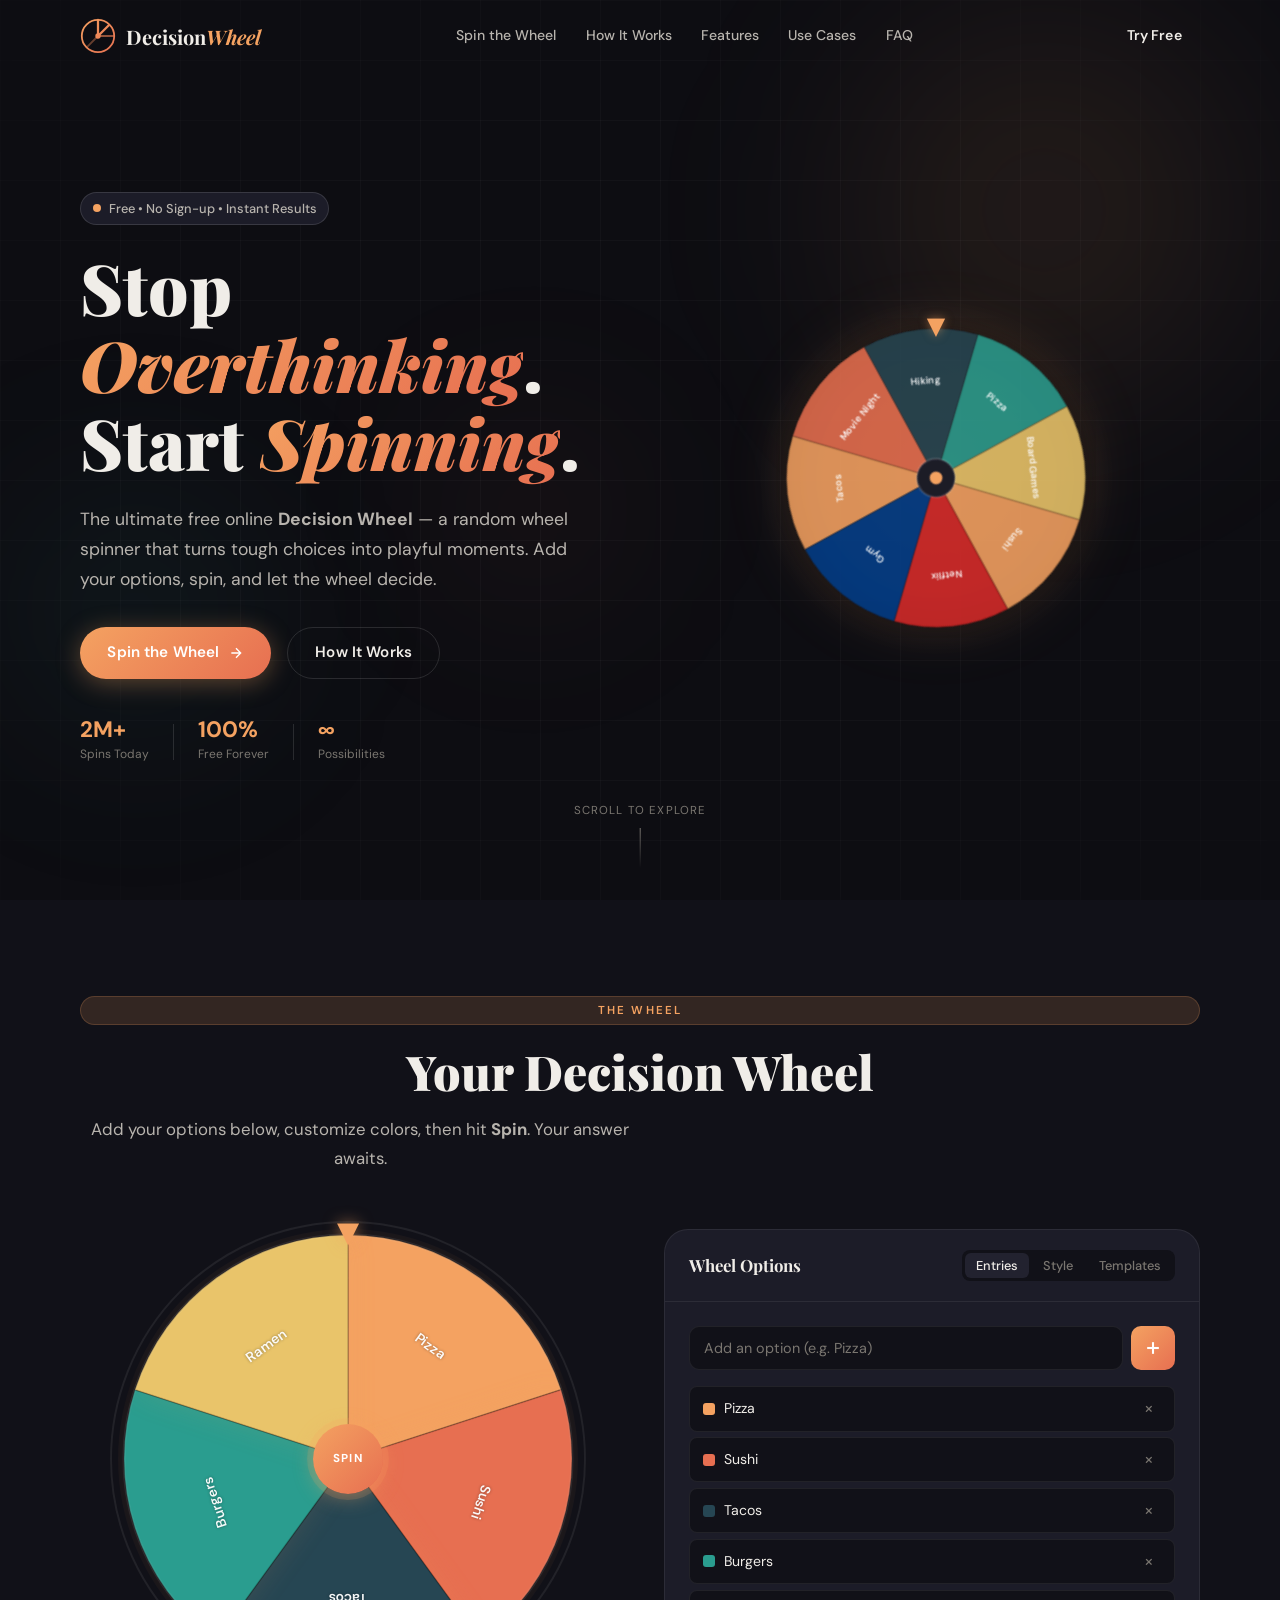
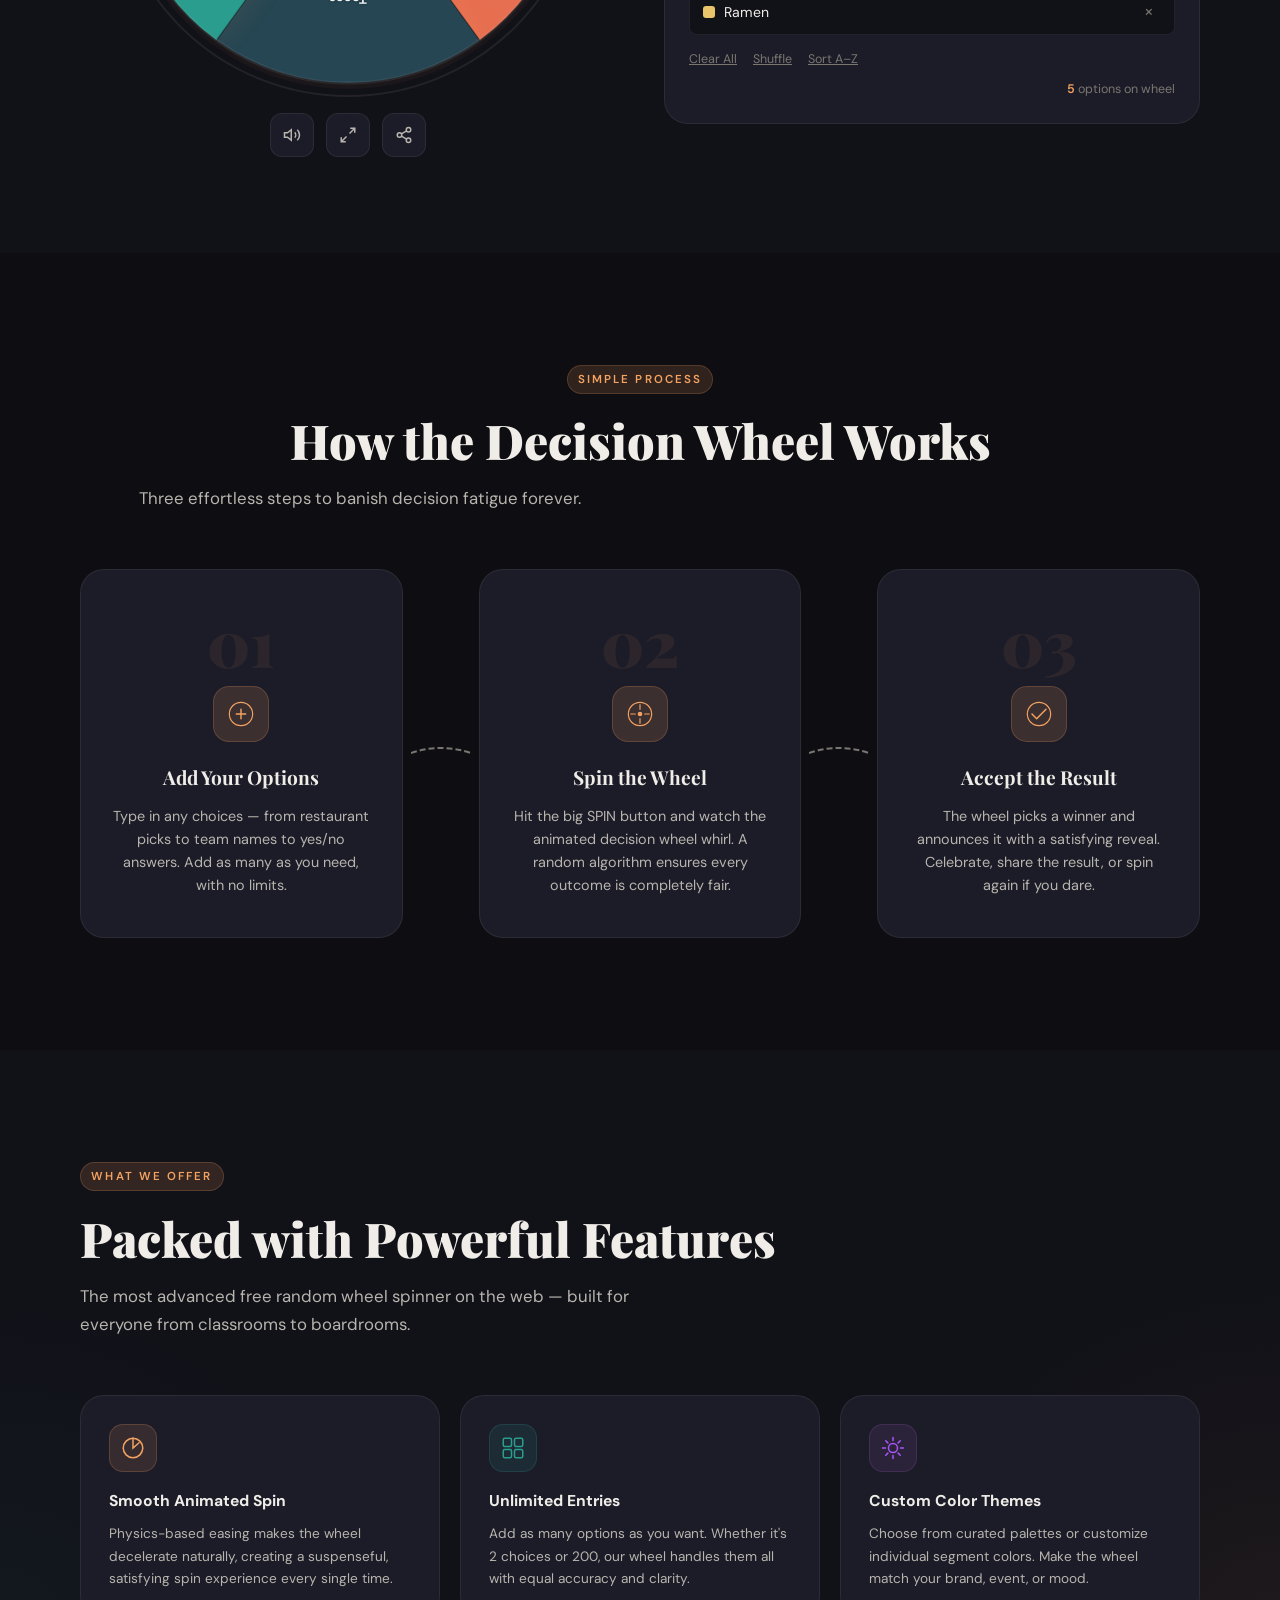
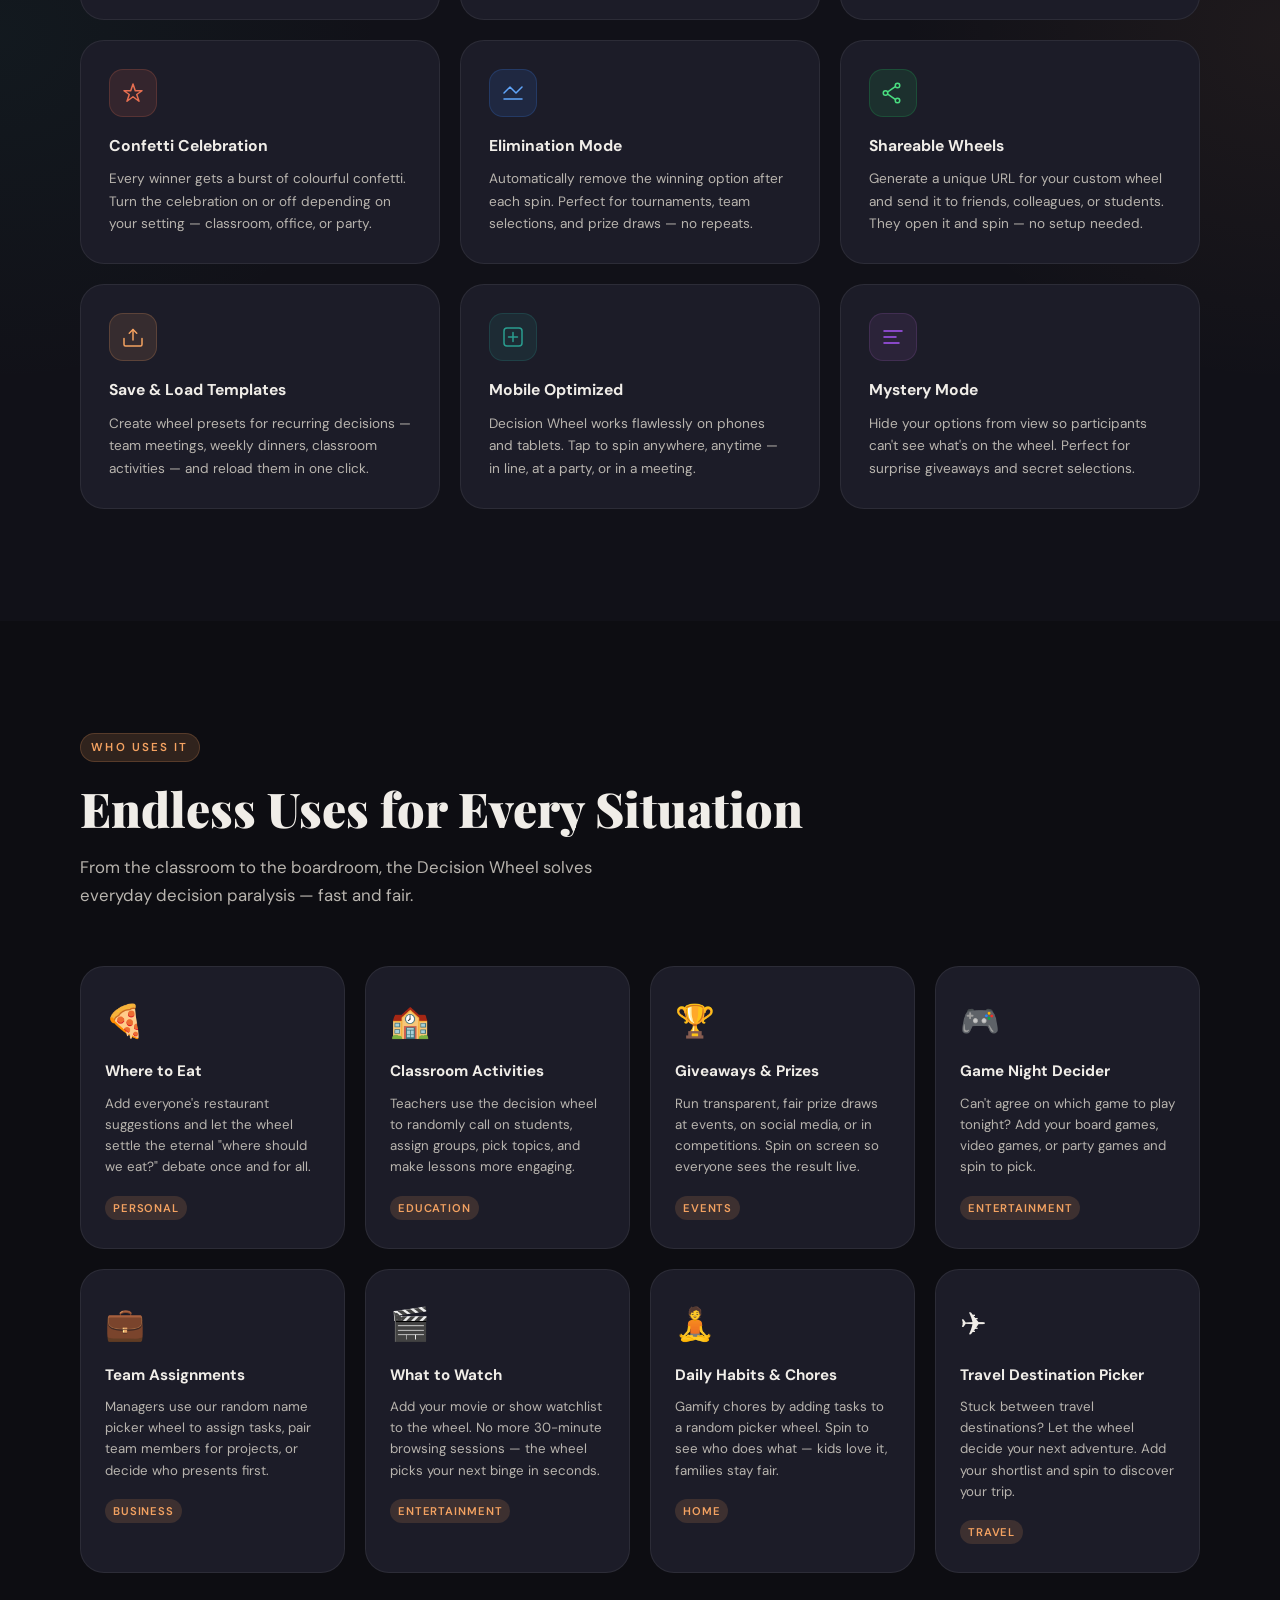
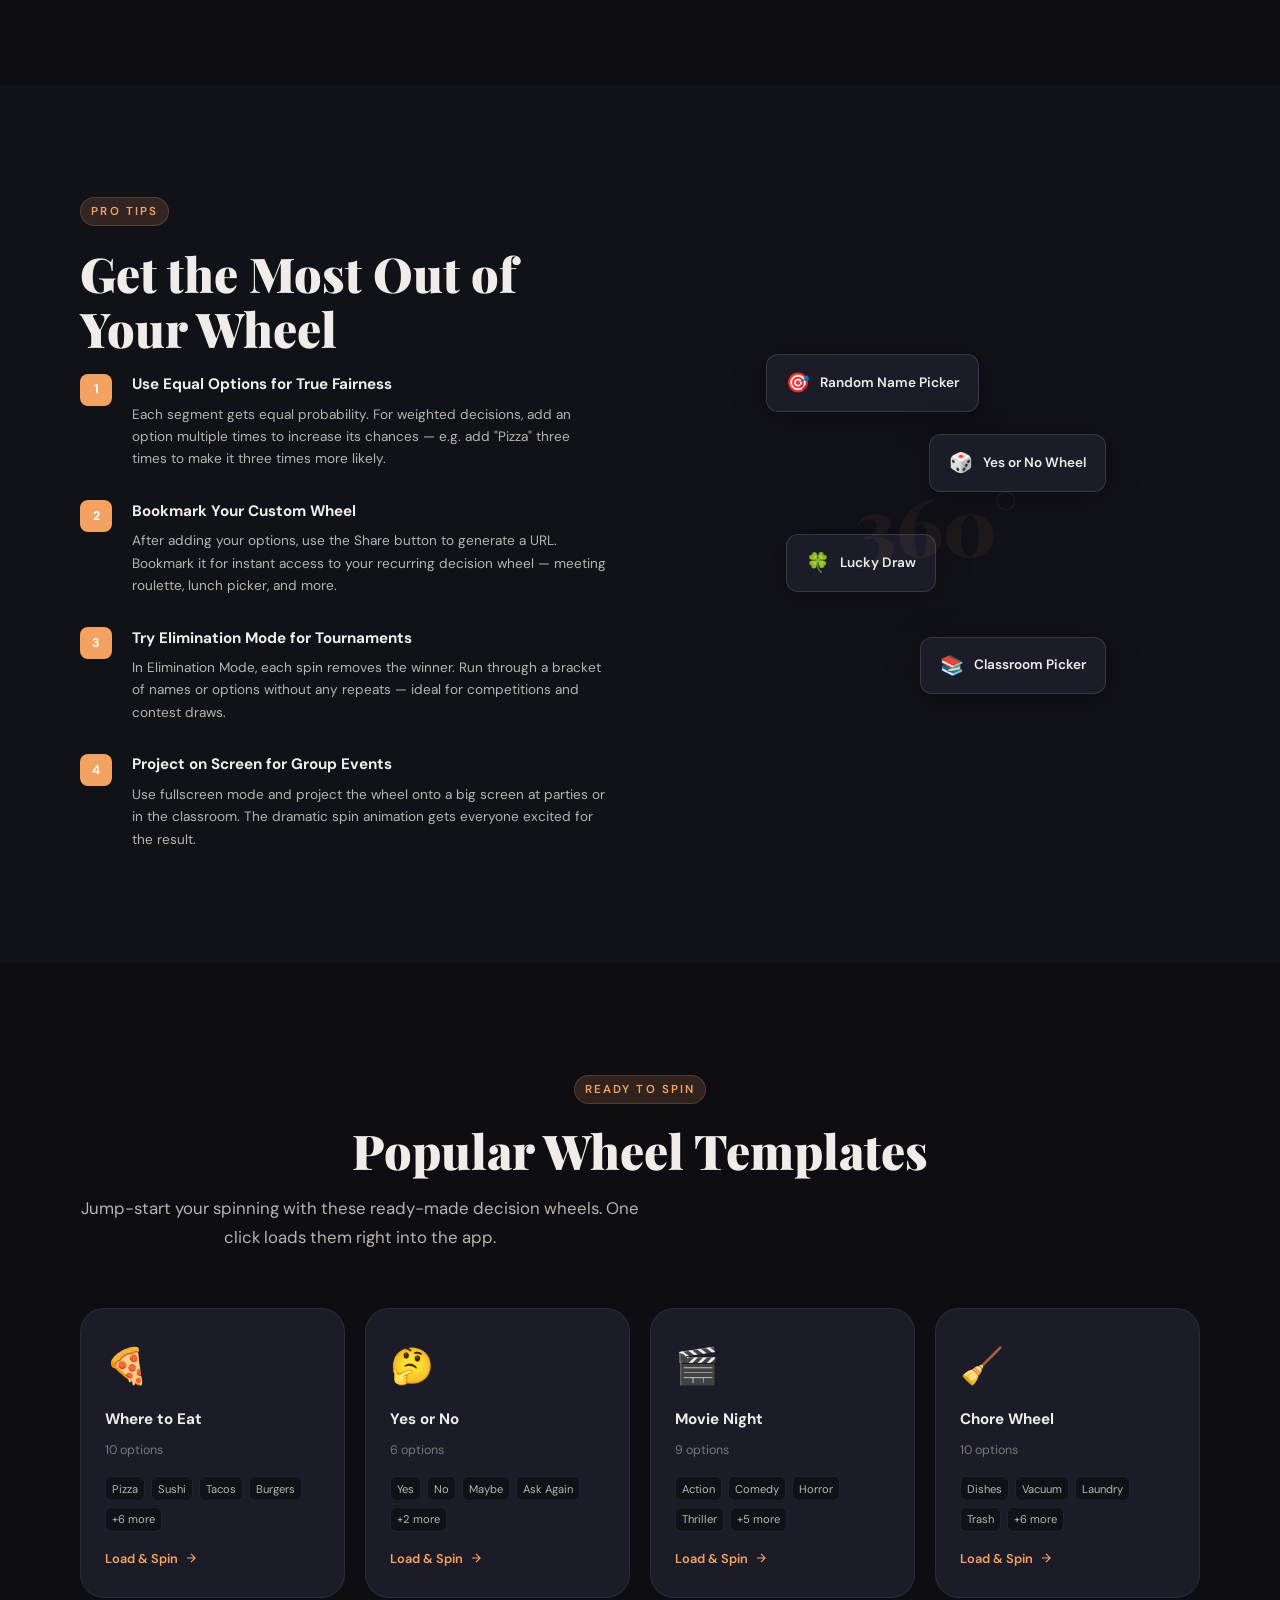
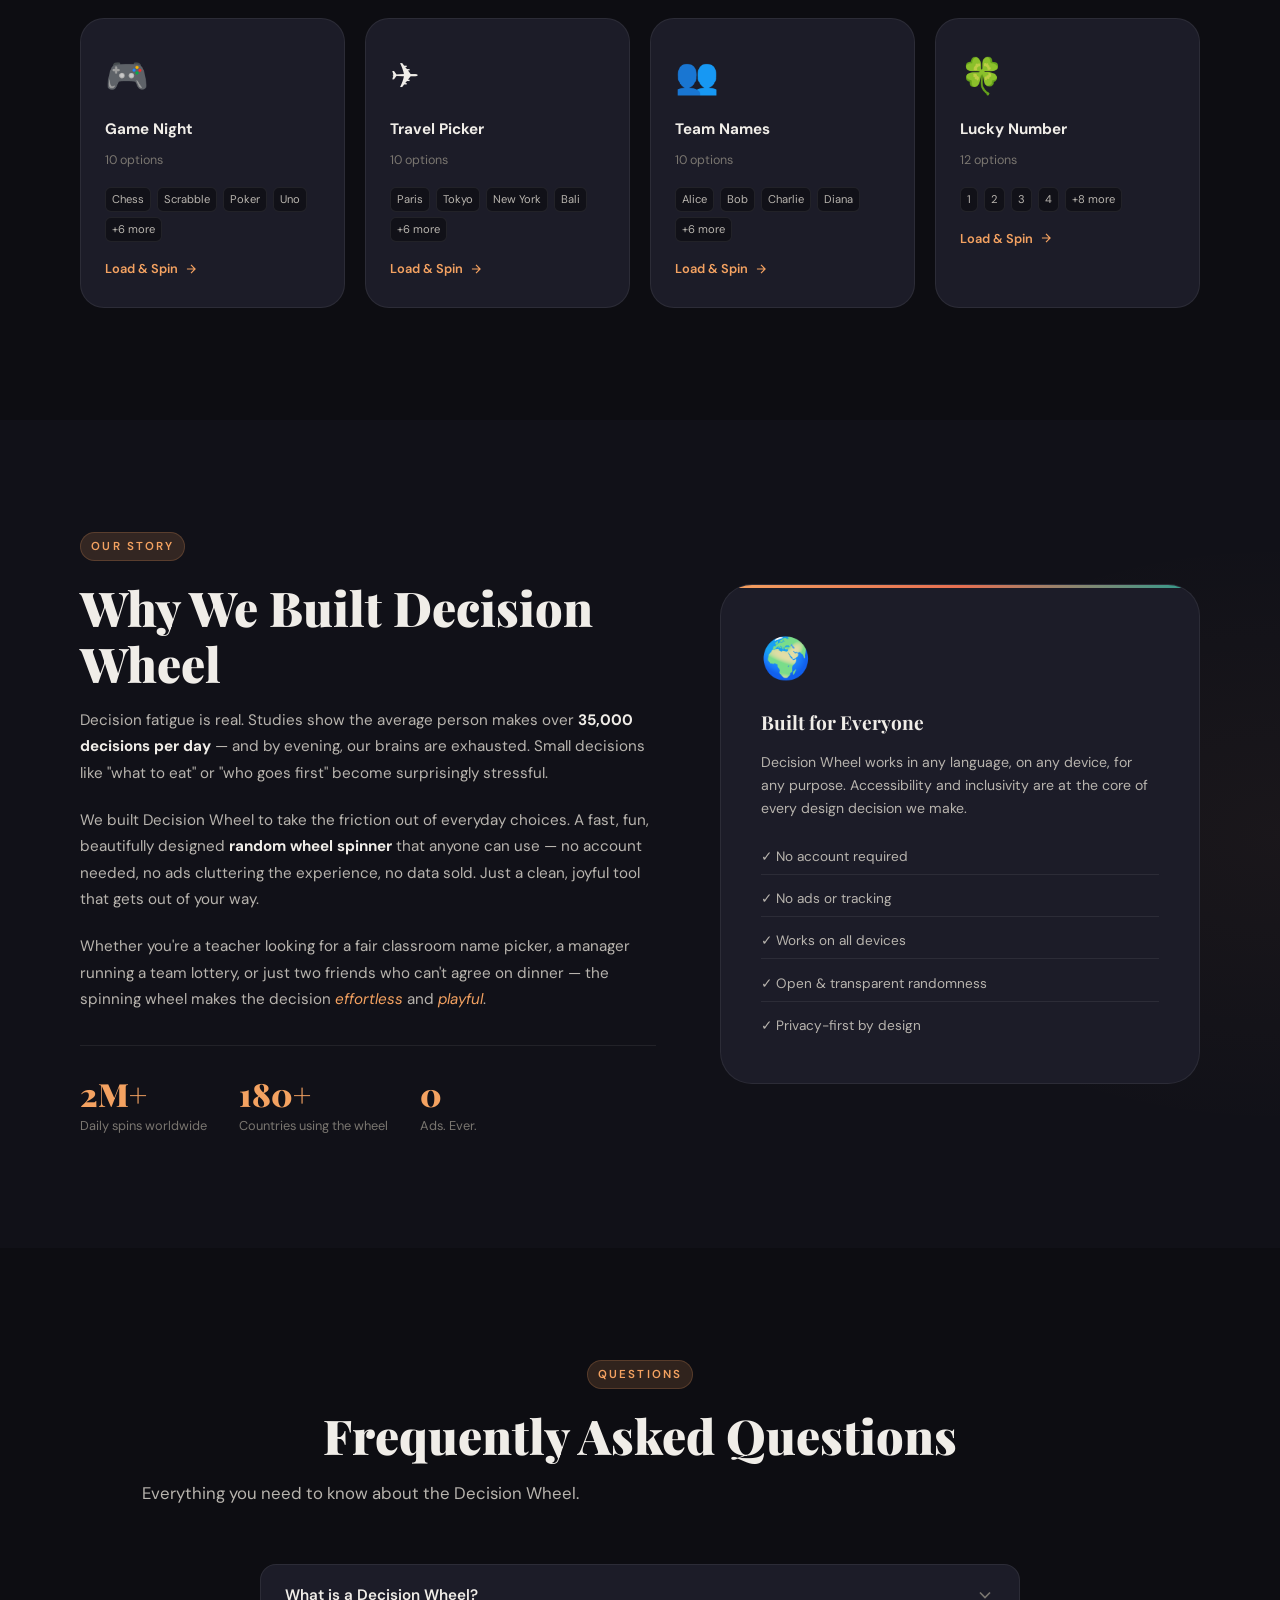
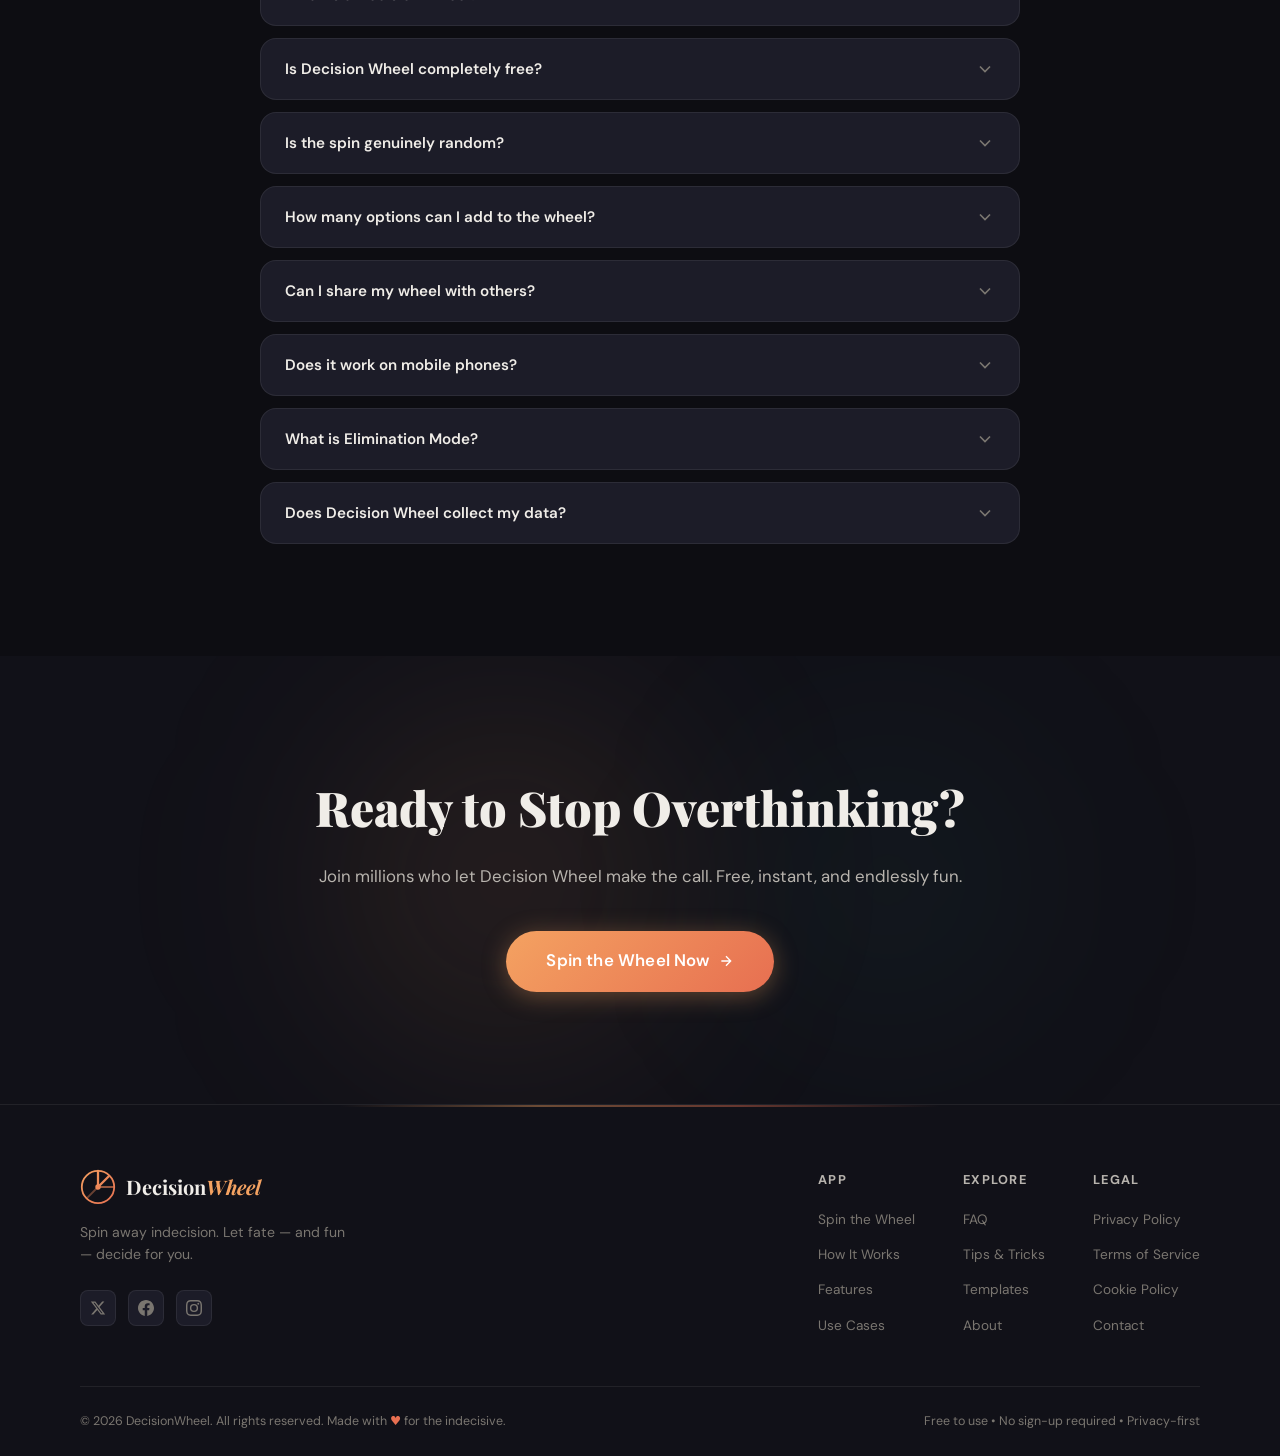
==== index.html @ 3f88492f "Add files via upload" ====
<!DOCTYPE html>
<html lang="en">
<head>
  <meta charset="UTF-8"/>
  <meta name="viewport" content="width=device-width, initial-scale=1.0"/>
  <meta name="theme-color" content="#0d0d12"/>

  <!-- SEO Meta Tags -->
  <title>Decision Wheel — Free Online Spin the Wheel Random Picker</title>
  <meta name="description" content="Decision Wheel is a free online random picker tool. Spin the wheel to make decisions, pick random names, choose options, and settle debates. Customizable, fast, and fun!"/>
  <meta name="keywords" content="decision wheel, spin the wheel, random picker, wheel spinner, random name picker, random choice generator, decision maker, wheel of fortune, yes no wheel, random wheel"/>
  <meta name="author" content="DecisionWheel"/>
  <meta name="robots" content="index, follow"/>
  <link rel="canonical" href="https://decisionwheel.github.io/"/>

  <!-- Open Graph -->
  <meta property="og:type" content="website"/>
  <meta property="og:title" content="Decision Wheel — Free Online Spin the Wheel Random Picker"/>
  <meta property="og:description" content="Spin the wheel to make decisions, pick random names, and choose options. Free, fast, and fully customizable!"/>
  <meta property="og:url" content="https://decisionwheel.github.io/"/>
  <meta property="og:site_name" content="DecisionWheel"/>
  <meta property="og:image" content="https://decisionwheel.github.io/og-image.png"/>

  <!-- Twitter Card -->
  <meta name="twitter:card" content="summary_large_image"/>
  <meta name="twitter:title" content="Decision Wheel — Free Online Spin the Wheel"/>
  <meta name="twitter:description" content="The best free online random wheel spinner. Customize options and spin to decide!"/>
  <meta name="twitter:image" content="https://decisionwheel.github.io/og-image.png"/>

  <!-- Schema Markup -->
  <script type="application/ld+json">
  {
    "@context": "https://schema.org",
    "@type": "WebApplication",
    "name": "Decision Wheel",
    "url": "https://decisionwheel.github.io/",
    "description": "A free online random wheel spinner and decision-making tool. Add custom options, spin the wheel, and get a random result instantly.",
    "applicationCategory": "UtilityApplication",
    "operatingSystem": "Any",
    "offers": {
      "@type": "Offer",
      "price": "0",
      "priceCurrency": "USD"
    },
    "featureList": [
      "Custom wheel entries",
      "Animated spin wheel",
      "Sound effects",
      "Share results",
      "Save wheel templates",
      "Yes/No wheel",
      "Random name picker",
      "Color customization"
    ],
    "screenshot": "https://decisionwheel.github.io/screenshot.png",
    "softwareVersion": "2.0",
    "author": {
      "@type": "Organization",
      "name": "DecisionWheel",
      "url": "https://decisionwheel.github.io/"
    }
  }
  </script>
  <script type="application/ld+json">
  {
    "@context": "https://schema.org",
    "@type": "FAQPage",
    "mainEntity": [
      {
        "@type": "Question",
        "name": "What is a Decision Wheel?",
        "acceptedAnswer": {
          "@type": "Answer",
          "text": "A Decision Wheel (also called a spin the wheel or random picker wheel) is an online tool that randomly selects from a list of options you provide. You enter your choices, spin the wheel, and it lands on a random result — perfect for making decisions, picking names, or settling debates."
        }
      },
      {
        "@type": "Question",
        "name": "Is Decision Wheel free to use?",
        "acceptedAnswer": {
          "@type": "Answer",
          "text": "Yes! Decision Wheel is completely free to use. No account, no sign-up, no download required. Simply open the website and start spinning."
        }
      },
      {
        "@type": "Question",
        "name": "Can I customize the wheel?",
        "acceptedAnswer": {
          "@type": "Answer",
          "text": "Absolutely. You can add, edit, and remove options, change colors for each segment, adjust spin speed, enable or disable sound effects, and save your custom wheel for later use."
        }
      },
      {
        "@type": "Question",
        "name": "Is the wheel truly random?",
        "acceptedAnswer": {
          "@type": "Answer",
          "text": "Yes, our Decision Wheel uses a cryptographically seeded random algorithm to ensure fair and unbiased results every time you spin."
        }
      },
      {
        "@type": "Question",
        "name": "Can I share my wheel with others?",
        "acceptedAnswer": {
          "@type": "Answer",
          "text": "Yes! You can generate a shareable link with your custom wheel configuration included. Anyone with the link can spin the same wheel you set up."
        }
      }
    ]
  }
  </script>

  <!-- Fonts -->
  <link rel="preconnect" href="https://fonts.googleapis.com"/>
  <link rel="preconnect" href="https://fonts.gstatic.com" crossorigin/>
  <link href="https://fonts.googleapis.com/css2?family=Playfair+Display:ital,wght@0,700;0,900;1,700&family=DM+Sans:opsz,wght@9..40,300;9..40,400;9..40,500;9..40,600&display=swap" rel="stylesheet"/>

  <link rel="stylesheet" href="style.css"/>
</head>
<body>

<!-- Header Root -->
<div id="header-root"></div>

<!-- ═══════════════════════════════ HERO ═══════════════════════════════ -->
<section class="hero" id="hero">
  <div class="hero-bg">
    <div class="hero-orb orb1"></div>
    <div class="hero-orb orb2"></div>
    <div class="hero-orb orb3"></div>
    <div class="grid-overlay"></div>
  </div>
  <div class="container hero-container">
    <div class="hero-content">
      <div class="hero-badge reveal">
        <span class="badge-dot"></span>
        Free &bull; No Sign-up &bull; Instant Results
      </div>
      <h1 class="hero-title reveal reveal-delay-1">
        Stop <em>Overthinking</em>.<br>
        Start <em>Spinning</em>.
      </h1>
      <p class="hero-desc reveal reveal-delay-2">
        The ultimate free online <strong>Decision Wheel</strong> — a random wheel spinner that turns tough choices into playful moments. Add your options, spin, and let the wheel decide.
      </p>
      <div class="hero-actions reveal reveal-delay-3">
        <a href="#app" class="cta-btn cta-primary">
          <span>Spin the Wheel</span>
          <svg viewBox="0 0 24 24" fill="none" stroke="currentColor" stroke-width="2"><path d="M5 12h14M12 5l7 7-7 7"/></svg>
        </a>
        <a href="#how-it-works" class="cta-btn cta-ghost">How It Works</a>
      </div>
      <div class="hero-stats reveal reveal-delay-4">
        <div class="stat"><strong>2M+</strong><span>Spins Today</span></div>
        <div class="stat-divider"></div>
        <div class="stat"><strong>100%</strong><span>Free Forever</span></div>
        <div class="stat-divider"></div>
        <div class="stat"><strong>∞</strong><span>Possibilities</span></div>
      </div>
    </div>
    <div class="hero-wheel-preview reveal reveal-delay-2">
      <div class="wheel-demo-wrap">
        <div class="wheel-demo-glow"></div>
        <svg class="wheel-demo-svg" id="hero-wheel-demo" viewBox="0 0 300 300">
          <!-- Animated demo wheel drawn by JS -->
        </svg>
        <div class="wheel-pin">▼</div>
      </div>
    </div>
  </div>
  <div class="hero-scroll-hint">
    <span>Scroll to explore</span>
    <div class="scroll-line"></div>
  </div>
</section>

<!-- ═══════════════════════════════ APP ═══════════════════════════════ -->
<section class="app-section" id="app">
  <div class="container">
    <div class="section-label">The Wheel</div>
    <h2 class="section-title">Your Decision Wheel</h2>
    <p class="section-sub">Add your options below, customize colors, then hit <strong>Spin</strong>. Your answer awaits.</p>

    <div class="app-layout">
      <!-- Wheel Canvas -->
      <div class="wheel-area">
        <div class="wheel-wrap" id="wheel-wrap">
          <div class="wheel-outer-ring"></div>
          <canvas id="wheel-canvas" width="460" height="460" aria-label="Decision Wheel Spinner" role="img"></canvas>
          <div class="wheel-center-btn" id="spin-btn" role="button" tabindex="0" aria-label="Spin the wheel">
            <span class="spin-label">SPIN</span>
            <div class="spin-ripple"></div>
          </div>
          <div class="wheel-pointer" aria-hidden="true">▼</div>
        </div>
        <div class="wheel-controls-row">
          <button class="ctrl-btn" id="sound-btn" title="Toggle Sound" aria-pressed="true">
            <svg viewBox="0 0 24 24" fill="none" stroke="currentColor" stroke-width="2"><polygon points="11 5 6 9 2 9 2 15 6 15 11 19 11 5"/><path d="M19.07 4.93a10 10 0 010 14.14M15.54 8.46a5 5 0 010 7.07"/></svg>
          </button>
          <button class="ctrl-btn" id="fullscreen-btn" title="Fullscreen">
            <svg viewBox="0 0 24 24" fill="none" stroke="currentColor" stroke-width="2"><polyline points="15 3 21 3 21 9"/><polyline points="9 21 3 21 3 15"/><line x1="21" y1="3" x2="14" y2="10"/><line x1="3" y1="21" x2="10" y2="14"/></svg>
          </button>
          <button class="ctrl-btn" id="share-btn" title="Share Wheel">
            <svg viewBox="0 0 24 24" fill="none" stroke="currentColor" stroke-width="2"><circle cx="18" cy="5" r="3"/><circle cx="6" cy="12" r="3"/><circle cx="18" cy="19" r="3"/><line x1="8.59" y1="13.51" x2="15.42" y2="17.49"/><line x1="15.41" y1="6.51" x2="8.59" y2="10.49"/></svg>
          </button>
        </div>
      </div>

      <!-- Options Panel -->
      <div class="options-panel">
        <div class="panel-header">
          <h3>Wheel Options</h3>
          <div class="panel-tabs">
            <button class="tab-btn active" data-tab="entries">Entries</button>
            <button class="tab-btn" data-tab="style">Style</button>
            <button class="tab-btn" data-tab="templates">Templates</button>
          </div>
        </div>

        <!-- Entries Tab -->
        <div class="tab-pane active" id="tab-entries">
          <div class="add-entry-row">
            <input type="text" id="entry-input" placeholder="Add an option (e.g. Pizza)" maxlength="40" autocomplete="off"/>
            <button class="add-btn" id="add-entry-btn" aria-label="Add option">
              <svg viewBox="0 0 24 24" fill="none" stroke="currentColor" stroke-width="2.5"><line x1="12" y1="5" x2="12" y2="19"/><line x1="5" y1="12" x2="19" y2="12"/></svg>
            </button>
          </div>
          <ul class="entries-list" id="entries-list"></ul>
          <div class="entries-actions">
            <button class="action-link" id="clear-all-btn">Clear All</button>
            <button class="action-link" id="shuffle-btn">Shuffle</button>
            <button class="action-link" id="sort-btn">Sort A–Z</button>
          </div>
          <div class="entry-count"><span id="entry-count">0</span> options on wheel</div>
        </div>

        <!-- Style Tab -->
        <div class="tab-pane" id="tab-style">
          <div class="style-option">
            <label>Color Theme</label>
            <div class="color-themes" id="color-themes">
              <button class="theme-swatch active" data-theme="vibrant" title="Vibrant" style="background: linear-gradient(135deg,#F4A261,#E76F51,#264653,#2A9D8F)"></button>
              <button class="theme-swatch" data-theme="sunset" title="Sunset" style="background: linear-gradient(135deg,#FF6B6B,#FFA07A,#FFD700,#FF8C00)"></button>
              <button class="theme-swatch" data-theme="ocean" title="Ocean" style="background: linear-gradient(135deg,#006994,#0099CC,#00CED1,#20B2AA)"></button>
              <button class="theme-swatch" data-theme="candy" title="Candy" style="background: linear-gradient(135deg,#FF69B4,#FF1493,#9B59B6,#8E44AD)"></button>
              <button class="theme-swatch" data-theme="forest" title="Forest" style="background: linear-gradient(135deg,#2ECC71,#27AE60,#F39C12,#E67E22)"></button>
              <button class="theme-swatch" data-theme="mono" title="Monochrome" style="background: linear-gradient(135deg,#2c2c2c,#555,#888,#bbb)"></button>
            </div>
          </div>
          <div class="style-option">
            <label>Spin Duration</label>
            <div class="slider-row">
              <span>Fast</span>
              <input type="range" id="spin-duration" min="3" max="12" value="6" step="1"/>
              <span>Slow</span>
            </div>
            <div class="slider-val"><span id="spin-duration-val">6</span>s</div>
          </div>
          <div class="style-option">
            <label>Spin Mode</label>
            <div class="toggle-group" id="spin-mode-group">
              <button class="toggle-opt active" data-mode="normal">Normal</button>
              <button class="toggle-opt" data-mode="mystery">Mystery</button>
              <button class="toggle-opt" data-mode="elimination">Eliminate</button>
            </div>
          </div>
          <div class="style-option">
            <label class="checkbox-label">
              <input type="checkbox" id="confetti-toggle" checked/>
              <span class="checkmark"></span>
              Confetti on win
            </label>
          </div>
          <div class="style-option">
            <label class="checkbox-label">
              <input type="checkbox" id="remove-after-spin" />
              <span class="checkmark"></span>
              Remove winner after spin
            </label>
          </div>
        </div>

        <!-- Templates Tab -->
        <div class="tab-pane" id="tab-templates">
          <p class="templates-desc">Load a preset and start spinning instantly.</p>
          <div class="templates-grid" id="templates-grid"></div>
        </div>
      </div>
    </div>

    <!-- Result Modal -->
    <div class="result-overlay" id="result-overlay" aria-hidden="true" role="dialog" aria-modal="true" aria-labelledby="result-title">
      <div class="result-card">
        <div class="result-confetti-area" id="result-confetti"></div>
        <div class="result-icon">🎉</div>
        <p class="result-label">The wheel has spoken!</p>
        <h2 class="result-winner" id="result-winner"></h2>
        <div class="result-actions">
          <button class="cta-btn cta-primary" id="result-spin-again">Spin Again</button>
          <button class="cta-btn cta-ghost" id="result-close">Close</button>
        </div>
      </div>
    </div>
  </div>
</section>

<!-- ═══════════════════════════════ HOW IT WORKS ═══════════════════════════════ -->
<section class="how-section" id="how-it-works">
  <div class="container">
    <div class="section-label reveal">Simple Process</div>
    <h2 class="section-title reveal">How the Decision Wheel Works</h2>
    <p class="section-sub reveal">Three effortless steps to banish decision fatigue forever.</p>
    <div class="steps-grid">
      <div class="step-card reveal">
        <div class="step-number">01</div>
        <div class="step-icon">
          <svg viewBox="0 0 48 48" fill="none"><circle cx="24" cy="24" r="20" stroke="currentColor" stroke-width="2"/><path d="M16 24h16M24 16v16" stroke="currentColor" stroke-width="2.5" stroke-linecap="round"/></svg>
        </div>
        <h3>Add Your Options</h3>
        <p>Type in any choices — from restaurant picks to team names to yes/no answers. Add as many as you need, with no limits.</p>
      </div>
      <div class="step-connector reveal reveal-delay-1">
        <svg viewBox="0 0 60 20" fill="none"><path d="M0 10 Q30 0 60 10" stroke="currentColor" stroke-width="2" stroke-dasharray="6 3"/></svg>
      </div>
      <div class="step-card reveal reveal-delay-1">
        <div class="step-number">02</div>
        <div class="step-icon">
          <svg viewBox="0 0 48 48" fill="none"><circle cx="24" cy="24" r="20" stroke="currentColor" stroke-width="2"/><path d="M24 8v8M24 32v8M8 24h8M32 24h8" stroke="currentColor" stroke-width="2" stroke-linecap="round"/><circle cx="24" cy="24" r="4" fill="currentColor"/></svg>
        </div>
        <h3>Spin the Wheel</h3>
        <p>Hit the big SPIN button and watch the animated decision wheel whirl. A random algorithm ensures every outcome is completely fair.</p>
      </div>
      <div class="step-connector reveal reveal-delay-2">
        <svg viewBox="0 0 60 20" fill="none"><path d="M0 10 Q30 0 60 10" stroke="currentColor" stroke-width="2" stroke-dasharray="6 3"/></svg>
      </div>
      <div class="step-card reveal reveal-delay-2">
        <div class="step-number">03</div>
        <div class="step-icon">
          <svg viewBox="0 0 48 48" fill="none"><path d="M12 24l8 8 16-16" stroke="currentColor" stroke-width="2.5" stroke-linecap="round" stroke-linejoin="round"/><circle cx="24" cy="24" r="20" stroke="currentColor" stroke-width="2"/></svg>
        </div>
        <h3>Accept the Result</h3>
        <p>The wheel picks a winner and announces it with a satisfying reveal. Celebrate, share the result, or spin again if you dare.</p>
      </div>
    </div>
  </div>
</section>

<!-- ═══════════════════════════════ FEATURES ═══════════════════════════════ -->
<section class="features-section" id="features">
  <div class="features-bg"></div>
  <div class="container">
    <div class="section-label reveal">What We Offer</div>
    <h2 class="section-title reveal">Packed with Powerful Features</h2>
    <p class="section-sub reveal">The most advanced free random wheel spinner on the web — built for everyone from classrooms to boardrooms.</p>
    <div class="features-grid">
      <div class="feature-card reveal">
        <div class="feature-icon fc-orange">
          <svg viewBox="0 0 32 32" fill="none"><circle cx="16" cy="16" r="13" stroke="currentColor" stroke-width="2"/><path d="M16 3 L16 16 L24 9" stroke="currentColor" stroke-width="2" stroke-linecap="round"/></svg>
        </div>
        <h4>Smooth Animated Spin</h4>
        <p>Physics-based easing makes the wheel decelerate naturally, creating a suspenseful, satisfying spin experience every single time.</p>
      </div>
      <div class="feature-card reveal reveal-delay-1">
        <div class="feature-icon fc-teal">
          <svg viewBox="0 0 32 32" fill="none"><rect x="3" y="3" width="11" height="11" rx="2" stroke="currentColor" stroke-width="2"/><rect x="18" y="3" width="11" height="11" rx="2" stroke="currentColor" stroke-width="2"/><rect x="3" y="18" width="11" height="11" rx="2" stroke="currentColor" stroke-width="2"/><rect x="18" y="18" width="11" height="11" rx="2" stroke="currentColor" stroke-width="2"/></svg>
        </div>
        <h4>Unlimited Entries</h4>
        <p>Add as many options as you want. Whether it's 2 choices or 200, our wheel handles them all with equal accuracy and clarity.</p>
      </div>
      <div class="feature-card reveal reveal-delay-2">
        <div class="feature-icon fc-purple">
          <svg viewBox="0 0 32 32" fill="none"><circle cx="16" cy="16" r="6" stroke="currentColor" stroke-width="2"/><path d="M16 2v4M16 26v4M2 16h4M26 16h4M6.34 6.34l2.83 2.83M22.83 22.83l2.83 2.83M6.34 25.66l2.83-2.83M22.83 9.17l2.83-2.83" stroke="currentColor" stroke-width="2" stroke-linecap="round"/></svg>
        </div>
        <h4>Custom Color Themes</h4>
        <p>Choose from curated palettes or customize individual segment colors. Make the wheel match your brand, event, or mood.</p>
      </div>
      <div class="feature-card reveal">
        <div class="feature-icon fc-red">
          <svg viewBox="0 0 32 32" fill="none"><path d="M16 4l3 9h9l-7 5 3 9-8-6-8 6 3-9-7-5h9z" stroke="currentColor" stroke-width="2" stroke-linejoin="round"/></svg>
        </div>
        <h4>Confetti Celebration</h4>
        <p>Every winner gets a burst of colourful confetti. Turn the celebration on or off depending on your setting — classroom, office, or party.</p>
      </div>
      <div class="feature-card reveal reveal-delay-1">
        <div class="feature-icon fc-blue">
          <svg viewBox="0 0 32 32" fill="none"><path d="M4 16l8-8 8 8 8-8" stroke="currentColor" stroke-width="2" stroke-linecap="round" stroke-linejoin="round"/><line x1="4" y1="24" x2="28" y2="24" stroke="currentColor" stroke-width="2" stroke-linecap="round"/></svg>
        </div>
        <h4>Elimination Mode</h4>
        <p>Automatically remove the winning option after each spin. Perfect for tournaments, team selections, and prize draws — no repeats.</p>
      </div>
      <div class="feature-card reveal reveal-delay-2">
        <div class="feature-icon fc-green">
          <svg viewBox="0 0 32 32" fill="none"><circle cx="22" cy="6" r="3" stroke="currentColor" stroke-width="2"/><circle cx="6" cy="16" r="3" stroke="currentColor" stroke-width="2"/><circle cx="22" cy="26" r="3" stroke="currentColor" stroke-width="2"/><line x1="9" y1="14.5" x2="19" y2="7.5" stroke="currentColor" stroke-width="2"/><line x1="9" y1="17.5" x2="19" y2="24.5" stroke="currentColor" stroke-width="2"/></svg>
        </div>
        <h4>Shareable Wheels</h4>
        <p>Generate a unique URL for your custom wheel and send it to friends, colleagues, or students. They open it and spin — no setup needed.</p>
      </div>
      <div class="feature-card reveal">
        <div class="feature-icon fc-orange">
          <svg viewBox="0 0 32 32" fill="none"><path d="M28 18v8a2 2 0 01-2 2H6a2 2 0 01-2-2v-8" stroke="currentColor" stroke-width="2" stroke-linecap="round"/><polyline points="21 11 16 6 11 11" stroke="currentColor" stroke-width="2" stroke-linecap="round" stroke-linejoin="round"/><line x1="16" y1="6" x2="16" y2="20" stroke="currentColor" stroke-width="2" stroke-linecap="round"/></svg>
        </div>
        <h4>Save & Load Templates</h4>
        <p>Create wheel presets for recurring decisions — team meetings, weekly dinners, classroom activities — and reload them in one click.</p>
      </div>
      <div class="feature-card reveal reveal-delay-1">
        <div class="feature-icon fc-teal">
          <svg viewBox="0 0 32 32" fill="none"><rect x="4" y="4" width="24" height="24" rx="4" stroke="currentColor" stroke-width="2"/><path d="M10 16h12M16 10v12" stroke="currentColor" stroke-width="2" stroke-linecap="round"/></svg>
        </div>
        <h4>Mobile Optimized</h4>
        <p>Decision Wheel works flawlessly on phones and tablets. Tap to spin anywhere, anytime — in line, at a party, or in a meeting.</p>
      </div>
      <div class="feature-card reveal reveal-delay-2">
        <div class="feature-icon fc-purple">
          <svg viewBox="0 0 32 32" fill="none"><path d="M4 8h24M4 16h16M4 24h20" stroke="currentColor" stroke-width="2" stroke-linecap="round"/></svg>
        </div>
        <h4>Mystery Mode</h4>
        <p>Hide your options from view so participants can't see what's on the wheel. Perfect for surprise giveaways and secret selections.</p>
      </div>
    </div>
  </div>
</section>

<!-- ═══════════════════════════════ USE CASES ═══════════════════════════════ -->
<section class="usecases-section" id="use-cases">
  <div class="container">
    <div class="section-label reveal">Who Uses It</div>
    <h2 class="section-title reveal">Endless Uses for Every Situation</h2>
    <p class="section-sub reveal">From the classroom to the boardroom, the Decision Wheel solves everyday decision paralysis — fast and fair.</p>
    <div class="usecases-grid">
      <div class="usecase-card reveal">
        <div class="uc-emoji">🍕</div>
        <h4>Where to Eat</h4>
        <p>Add everyone's restaurant suggestions and let the wheel settle the eternal "where should we eat?" debate once and for all.</p>
        <div class="uc-tag">Personal</div>
      </div>
      <div class="usecase-card reveal reveal-delay-1">
        <div class="uc-emoji">🏫</div>
        <h4>Classroom Activities</h4>
        <p>Teachers use the decision wheel to randomly call on students, assign groups, pick topics, and make lessons more engaging.</p>
        <div class="uc-tag">Education</div>
      </div>
      <div class="usecase-card reveal reveal-delay-2">
        <div class="uc-emoji">🏆</div>
        <h4>Giveaways & Prizes</h4>
        <p>Run transparent, fair prize draws at events, on social media, or in competitions. Spin on screen so everyone sees the result live.</p>
        <div class="uc-tag">Events</div>
      </div>
      <div class="usecase-card reveal">
        <div class="uc-emoji">🎮</div>
        <h4>Game Night Decider</h4>
        <p>Can't agree on which game to play tonight? Add your board games, video games, or party games and spin to pick.</p>
        <div class="uc-tag">Entertainment</div>
      </div>
      <div class="usecase-card reveal reveal-delay-1">
        <div class="uc-emoji">💼</div>
        <h4>Team Assignments</h4>
        <p>Managers use our random name picker wheel to assign tasks, pair team members for projects, or decide who presents first.</p>
        <div class="uc-tag">Business</div>
      </div>
      <div class="usecase-card reveal reveal-delay-2">
        <div class="uc-emoji">🎬</div>
        <h4>What to Watch</h4>
        <p>Add your movie or show watchlist to the wheel. No more 30-minute browsing sessions — the wheel picks your next binge in seconds.</p>
        <div class="uc-tag">Entertainment</div>
      </div>
      <div class="usecase-card reveal">
        <div class="uc-emoji">🧘</div>
        <h4>Daily Habits & Chores</h4>
        <p>Gamify chores by adding tasks to a random picker wheel. Spin to see who does what — kids love it, families stay fair.</p>
        <div class="uc-tag">Home</div>
      </div>
      <div class="usecase-card reveal reveal-delay-1">
        <div class="uc-emoji">✈️</div>
        <h4>Travel Destination Picker</h4>
        <p>Stuck between travel destinations? Let the wheel decide your next adventure. Add your shortlist and spin to discover your trip.</p>
        <div class="uc-tag">Travel</div>
      </div>
    </div>
  </div>
</section>

<!-- ═══════════════════════════════ TIPS ═══════════════════════════════ -->
<section class="tips-section" id="tips">
  <div class="container">
    <div class="tips-inner">
      <div class="tips-content reveal">
        <div class="section-label">Pro Tips</div>
        <h2 class="section-title">Get the Most Out of Your Wheel</h2>
        <div class="tips-list">
          <div class="tip-item">
            <div class="tip-num">1</div>
            <div>
              <h4>Use Equal Options for True Fairness</h4>
              <p>Each segment gets equal probability. For weighted decisions, add an option multiple times to increase its chances — e.g. add "Pizza" three times to make it three times more likely.</p>
            </div>
          </div>
          <div class="tip-item">
            <div class="tip-num">2</div>
            <div>
              <h4>Bookmark Your Custom Wheel</h4>
              <p>After adding your options, use the Share button to generate a URL. Bookmark it for instant access to your recurring decision wheel — meeting roulette, lunch picker, and more.</p>
            </div>
          </div>
          <div class="tip-item">
            <div class="tip-num">3</div>
            <div>
              <h4>Try Elimination Mode for Tournaments</h4>
              <p>In Elimination Mode, each spin removes the winner. Run through a bracket of names or options without any repeats — ideal for competitions and contest draws.</p>
            </div>
          </div>
          <div class="tip-item">
            <div class="tip-num">4</div>
            <div>
              <h4>Project on Screen for Group Events</h4>
              <p>Use fullscreen mode and project the wheel onto a big screen at parties or in the classroom. The dramatic spin animation gets everyone excited for the result.</p>
            </div>
          </div>
        </div>
      </div>
      <div class="tips-visual reveal reveal-delay-1">
        <div class="tips-card-stack">
          <div class="tip-floating-card tc1">
            <span class="tfc-icon">🎯</span>
            <span>Random Name Picker</span>
          </div>
          <div class="tip-floating-card tc2">
            <span class="tfc-icon">🎲</span>
            <span>Yes or No Wheel</span>
          </div>
          <div class="tip-floating-card tc3">
            <span class="tfc-icon">🍀</span>
            <span>Lucky Draw</span>
          </div>
          <div class="tip-floating-card tc4">
            <span class="tfc-icon">📚</span>
            <span>Classroom Picker</span>
          </div>
          <div class="tips-big-num">360°</div>
        </div>
      </div>
    </div>
  </div>
</section>

<!-- ═══════════════════════════════ TEMPLATES ═══════════════════════════════ -->
<section class="templates-section" id="templates">
  <div class="container">
    <div class="section-label reveal">Ready to Spin</div>
    <h2 class="section-title reveal">Popular Wheel Templates</h2>
    <p class="section-sub reveal">Jump-start your spinning with these ready-made decision wheels. One click loads them right into the app.</p>
    <div class="tmpl-grid" id="tmpl-showcase"></div>
  </div>
</section>

<!-- ═══════════════════════════════ ABOUT ═══════════════════════════════ -->
<section class="about-section" id="about">
  <div class="about-bg"></div>
  <div class="container">
    <div class="about-inner">
      <div class="about-content reveal">
        <div class="section-label">Our Story</div>
        <h2 class="section-title">Why We Built Decision Wheel</h2>
        <p>Decision fatigue is real. Studies show the average person makes over <strong>35,000 decisions per day</strong> — and by evening, our brains are exhausted. Small decisions like "what to eat" or "who goes first" become surprisingly stressful.</p>
        <p>We built Decision Wheel to take the friction out of everyday choices. A fast, fun, beautifully designed <strong>random wheel spinner</strong> that anyone can use — no account needed, no ads cluttering the experience, no data sold. Just a clean, joyful tool that gets out of your way.</p>
        <p>Whether you're a teacher looking for a fair classroom name picker, a manager running a team lottery, or just two friends who can't agree on dinner — the spinning wheel makes the decision <em>effortless</em> and <em>playful</em>.</p>
        <div class="about-stats">
          <div class="about-stat">
            <strong>2M+</strong><span>Daily spins worldwide</span>
          </div>
          <div class="about-stat">
            <strong>180+</strong><span>Countries using the wheel</span>
          </div>
          <div class="about-stat">
            <strong>0</strong><span>Ads. Ever.</span>
          </div>
        </div>
      </div>
      <div class="about-visual reveal reveal-delay-1">
        <div class="about-card">
          <div class="about-card-inner">
            <div class="about-icon">🌍</div>
            <h3>Built for Everyone</h3>
            <p>Decision Wheel works in any language, on any device, for any purpose. Accessibility and inclusivity are at the core of every design decision we make.</p>
            <ul class="about-check-list">
              <li>✓ No account required</li>
              <li>✓ No ads or tracking</li>
              <li>✓ Works on all devices</li>
              <li>✓ Open & transparent randomness</li>
              <li>✓ Privacy-first by design</li>
            </ul>
          </div>
        </div>
      </div>
    </div>
  </div>
</section>

<!-- ═══════════════════════════════ FAQ ═══════════════════════════════ -->
<section class="faq-section" id="faq">
  <div class="container">
    <div class="section-label reveal">Questions</div>
    <h2 class="section-title reveal">Frequently Asked Questions</h2>
    <p class="section-sub reveal">Everything you need to know about the Decision Wheel.</p>
    <div class="faq-grid">
      <div class="faq-item reveal" data-open="false">
        <button class="faq-q" aria-expanded="false">
          What is a Decision Wheel?
          <span class="faq-arrow">
            <svg viewBox="0 0 24 24" fill="none" stroke="currentColor" stroke-width="2"><polyline points="6 9 12 15 18 9"/></svg>
          </span>
        </button>
        <div class="faq-a">
          <p>A Decision Wheel (also known as a spin the wheel, random picker wheel, or wheel of fortune) is an interactive online tool that randomly selects from a list of options you provide. Enter your choices, spin the animated wheel, and it randomly lands on one result — making decisions instant, fair, and fun. It's used for everything from picking lunch spots to running classroom lotteries.</p>
        </div>
      </div>
      <div class="faq-item reveal" data-open="false">
        <button class="faq-q" aria-expanded="false">
          Is Decision Wheel completely free?
          <span class="faq-arrow">
            <svg viewBox="0 0 24 24" fill="none" stroke="currentColor" stroke-width="2"><polyline points="6 9 12 15 18 9"/></svg>
          </span>
        </button>
        <div class="faq-a">
          <p>Yes, 100% free. No sign-up, no subscription, no hidden fees. You don't need an account or even an email address. Open the site and start spinning immediately. We're committed to keeping Decision Wheel free for everyone, forever.</p>
        </div>
      </div>
      <div class="faq-item reveal" data-open="false">
        <button class="faq-q" aria-expanded="false">
          Is the spin genuinely random?
          <span class="faq-arrow">
            <svg viewBox="0 0 24 24" fill="none" stroke="currentColor" stroke-width="2"><polyline points="6 9 12 15 18 9"/></svg>
          </span>
        </button>
        <div class="faq-a">
          <p>Absolutely. Our wheel uses a cryptographically seeded pseudo-random number generator to determine the spin result before the animation begins. Every option has exactly equal probability (unless you add duplicates intentionally for weighting). The outcome is fair, unbiased, and verifiable.</p>
        </div>
      </div>
      <div class="faq-item reveal" data-open="false">
        <button class="faq-q" aria-expanded="false">
          How many options can I add to the wheel?
          <span class="faq-arrow">
            <svg viewBox="0 0 24 24" fill="none" stroke="currentColor" stroke-width="2"><polyline points="6 9 12 15 18 9"/></svg>
          </span>
        </button>
        <div class="faq-a">
          <p>There's no hard limit. You can add 2 options for a yes/no wheel, or hundreds of options for a large name picker. For best readability and visual clarity, we recommend keeping it under 50 options, though the wheel will handle more gracefully.</p>
        </div>
      </div>
      <div class="faq-item reveal" data-open="false">
        <button class="faq-q" aria-expanded="false">
          Can I share my wheel with others?
          <span class="faq-arrow">
            <svg viewBox="0 0 24 24" fill="none" stroke="currentColor" stroke-width="2"><polyline points="6 9 12 15 18 9"/></svg>
          </span>
        </button>
        <div class="faq-a">
          <p>Yes! Click the Share icon to generate a unique URL that encodes your wheel's options and settings. Anyone with the link can open the same custom wheel and spin it — no setup required on their end. Great for sharing team lotteries, classroom wheels, or event giveaways.</p>
        </div>
      </div>
      <div class="faq-item reveal" data-open="false">
        <button class="faq-q" aria-expanded="false">
          Does it work on mobile phones?
          <span class="faq-arrow">
            <svg viewBox="0 0 24 24" fill="none" stroke="currentColor" stroke-width="2"><polyline points="6 9 12 15 18 9"/></svg>
          </span>
        </button>
        <div class="faq-a">
          <p>Yes, Decision Wheel is fully responsive and touch-optimized. It works on iPhones, Android phones, tablets, and all modern desktop browsers. Tap the spin button and the wheel animates smoothly on any screen size.</p>
        </div>
      </div>
      <div class="faq-item reveal" data-open="false">
        <button class="faq-q" aria-expanded="false">
          What is Elimination Mode?
          <span class="faq-arrow">
            <svg viewBox="0 0 24 24" fill="none" stroke="currentColor" stroke-width="2"><polyline points="6 9 12 15 18 9"/></svg>
          </span>
        </button>
        <div class="faq-a">
          <p>Elimination Mode automatically removes the winning option from the wheel after each spin. This ensures no option can win twice in a row — perfect for tournament brackets, team drafts, sequential prize draws, or any scenario where you need to cycle through all options without repetition.</p>
        </div>
      </div>
      <div class="faq-item reveal" data-open="false">
        <button class="faq-q" aria-expanded="false">
          Does Decision Wheel collect my data?
          <span class="faq-arrow">
            <svg viewBox="0 0 24 24" fill="none" stroke="currentColor" stroke-width="2"><polyline points="6 9 12 15 18 9"/></svg>
          </span>
        </button>
        <div class="faq-a">
          <p>We take privacy seriously. Your wheel entries and settings are stored locally in your browser (localStorage) — they never leave your device unless you choose to share them. We don't sell data, run ad trackers, or require any personal information. Your decisions stay private.</p>
        </div>
      </div>
    </div>
  </div>
</section>

<!-- ═══════════════════════════════ CTA BANNER ═══════════════════════════════ -->
<section class="cta-banner" id="cta">
  <div class="cta-banner-bg">
    <div class="cta-orb cta-orb1"></div>
    <div class="cta-orb cta-orb2"></div>
  </div>
  <div class="container">
    <div class="cta-inner reveal">
      <h2>Ready to Stop Overthinking?</h2>
      <p>Join millions who let Decision Wheel make the call. Free, instant, and endlessly fun.</p>
      <a href="#app" class="cta-btn cta-primary cta-large">
        <span>Spin the Wheel Now</span>
        <svg viewBox="0 0 24 24" fill="none" stroke="currentColor" stroke-width="2"><path d="M5 12h14M12 5l7 7-7 7"/></svg>
      </a>
    </div>
  </div>
</section>

<!-- Footer Root -->
<div id="footer-root"></div>

<!-- Toast -->
<div class="toast" id="toast" role="alert" aria-live="polite"></div>

<!-- Scripts -->
<script src="header.js" defer></script>
<script src="footer.js" defer></script>
<script src="app.js" defer></script>
</body>
</html>
---- style.css ----
/* ═══════════════════════════════════════════════════════
   DECISION WHEEL — Main Stylesheet
   Theme: Luxury Dark with Warm Amber Accents
   Fonts: Playfair Display + DM Sans
═══════════════════════════════════════════════════════ */

:root {
  --bg: #0d0d12;
  --bg2: #111118;
  --bg3: #16161f;
  --surface: #1c1c28;
  --surface2: #22222f;
  --border: rgba(255,255,255,0.07);
  --border2: rgba(255,255,255,0.12);

  --accent: #F4A261;
  --accent2: #E76F51;
  --accent3: #2A9D8F;
  --accent-light: rgba(244,162,97,0.15);
  --accent-glow: rgba(244,162,97,0.25);

  --text: #f0ede8;
  --text2: #b8b4ae;
  --text3: #7a7670;

  --radius: 16px;
  --radius-sm: 8px;
  --radius-lg: 24px;
  --radius-xl: 32px;

  --shadow: 0 4px 32px rgba(0,0,0,0.4);
  --shadow-lg: 0 12px 60px rgba(0,0,0,0.5);
  --glow: 0 0 40px rgba(244,162,97,0.2);

  --font-display: 'Playfair Display', Georgia, serif;
  --font-body: 'DM Sans', system-ui, sans-serif;

  --transition: 0.3s cubic-bezier(0.4,0,0.2,1);
  --transition-slow: 0.6s cubic-bezier(0.4,0,0.2,1);
  --header-h: 72px;
}

/* ═══ RESET & BASE ═══ */
*, *::before, *::after { box-sizing: border-box; margin: 0; padding: 0; }

html {
  scroll-behavior: smooth;
  scroll-padding-top: var(--header-h);
  font-size: 16px;
}

body {
  background: var(--bg);
  color: var(--text);
  font-family: var(--font-body);
  line-height: 1.65;
  overflow-x: hidden;
  -webkit-font-smoothing: antialiased;
}

body.nav-open { overflow: hidden; }

img, svg { display: block; max-width: 100%; }
a { color: inherit; text-decoration: none; }
ul { list-style: none; }
button { font-family: inherit; cursor: pointer; border: none; background: none; }
input { font-family: inherit; }

/* ═══ TYPOGRAPHY ═══ */
.section-label {
  display: inline-block;
  font-size: 0.72rem;
  font-weight: 600;
  letter-spacing: 0.18em;
  text-transform: uppercase;
  color: var(--accent);
  background: var(--accent-light);
  border: 1px solid rgba(244,162,97,0.2);
  padding: 0.35em 0.9em;
  border-radius: 100px;
  margin-bottom: 1.2rem;
}

.section-title {
  font-family: var(--font-display);
  font-size: clamp(2rem, 4vw, 3rem);
  font-weight: 900;
  line-height: 1.15;
  color: var(--text);
  margin-bottom: 1rem;
}

.section-title em {
  font-style: italic;
  color: var(--accent);
}

.section-sub {
  font-size: 1.05rem;
  color: var(--text2);
  max-width: 560px;
  margin-bottom: 3.5rem;
  line-height: 1.7;
}

.container {
  max-width: 1200px;
  margin: 0 auto;
  padding: 0 clamp(1rem, 4vw, 2.5rem);
}

/* ═══ BUTTONS ═══ */
.cta-btn {
  display: inline-flex;
  align-items: center;
  gap: 0.5rem;
  padding: 0.82em 1.8em;
  border-radius: 100px;
  font-size: 0.95rem;
  font-weight: 600;
  letter-spacing: 0.01em;
  transition: var(--transition);
  cursor: pointer;
  white-space: nowrap;
}

.cta-btn svg { width: 16px; height: 16px; flex-shrink: 0; }

.cta-primary {
  background: linear-gradient(135deg, var(--accent), var(--accent2));
  color: #fff;
  box-shadow: 0 4px 24px rgba(244,162,97,0.35);
}
.cta-primary:hover {
  transform: translateY(-2px);
  box-shadow: 0 8px 36px rgba(244,162,97,0.5);
}

.cta-ghost {
  background: transparent;
  color: var(--text);
  border: 1.5px solid var(--border2);
}
.cta-ghost:hover {
  border-color: var(--accent);
  color: var(--accent);
}

.cta-large { padding: 1em 2.4em; font-size: 1.05rem; }

/* ═══ REVEAL ANIMATIONS ═══ */
.reveal {
  opacity: 0;
  transform: translateY(28px);
  transition: opacity 0.65s ease, transform 0.65s ease;
}
.reveal.visible {
  opacity: 1;
  transform: translateY(0);
}
.reveal-delay-1 { transition-delay: 0.12s; }
.reveal-delay-2 { transition-delay: 0.24s; }
.reveal-delay-3 { transition-delay: 0.36s; }
.reveal-delay-4 { transition-delay: 0.48s; }

/* ════════════════════════════════════════════
   HEADER
════════════════════════════════════════════ */
.site-header {
  position: fixed;
  top: 0; left: 0; right: 0;
  z-index: 999;
  height: var(--header-h);
  background: transparent;
  transition: background var(--transition), box-shadow var(--transition);
}
.site-header.scrolled {
  background: rgba(13,13,18,0.9);
  backdrop-filter: blur(20px);
  -webkit-backdrop-filter: blur(20px);
  box-shadow: 0 1px 0 var(--border);
}

.header-inner {
  max-width: 1200px;
  margin: 0 auto;
  padding: 0 clamp(1rem, 4vw, 2.5rem);
  height: 100%;
  display: flex;
  align-items: center;
  gap: 2rem;
}

.logo {
  display: flex;
  align-items: center;
  gap: 0.6rem;
  flex-shrink: 0;
}
.logo-icon { width: 36px; height: 36px; }
.logo-text {
  font-family: var(--font-display);
  font-size: 1.25rem;
  font-weight: 700;
  color: var(--text);
}
.logo-text em { font-style: italic; color: var(--accent); }

.main-nav { flex: 1; }
.main-nav ul {
  display: flex;
  align-items: center;
  gap: 0.25rem;
  justify-content: center;
}
.main-nav a {
  font-size: 0.88rem;
  font-weight: 500;
  color: var(--text2);
  padding: 0.45em 0.9em;
  border-radius: 8px;
  transition: var(--transition);
}
.main-nav a:hover, .main-nav a.active {
  color: var(--text);
  background: var(--surface);
}
.main-nav a.active { color: var(--accent); }

.header-actions { display: flex; align-items: center; gap: 0.75rem; }

.header-cta { padding: 0.55em 1.3em; font-size: 0.88rem; }

.header-line {
  position: absolute;
  bottom: 0; left: 0; right: 0;
  height: 1px;
  background: var(--border);
  opacity: 0;
  transition: opacity var(--transition);
}
.site-header.scrolled .header-line { opacity: 1; }

.nav-toggle {
  display: none;
  flex-direction: column;
  justify-content: center;
  gap: 5px;
  width: 36px;
  height: 36px;
  padding: 6px;
  border-radius: 8px;
  transition: var(--transition);
}
.nav-toggle:hover { background: var(--surface); }
.nav-toggle span {
  display: block;
  height: 2px;
  background: var(--text);
  border-radius: 2px;
  transition: var(--transition);
  transform-origin: center;
}
.nav-toggle.open span:nth-child(1) { transform: translateY(7px) rotate(45deg); }
.nav-toggle.open span:nth-child(2) { opacity: 0; transform: scaleX(0); }
.nav-toggle.open span:nth-child(3) { transform: translateY(-7px) rotate(-45deg); }

/* ════════════════════════════════════════════
   HERO
════════════════════════════════════════════ */
.hero {
  position: relative;
  min-height: 100vh;
  display: flex;
  align-items: center;
  padding: calc(var(--header-h) + 3rem) 0 4rem;
  overflow: hidden;
}

.hero-bg {
  position: absolute;
  inset: 0;
  pointer-events: none;
  overflow: hidden;
}

.hero-orb {
  position: absolute;
  border-radius: 50%;
  filter: blur(80px);
  animation: orbFloat 8s ease-in-out infinite;
}
.orb1 {
  width: 600px; height: 600px;
  background: radial-gradient(circle, rgba(244,162,97,0.12) 0%, transparent 70%);
  top: -10%; right: -5%;
  animation-delay: 0s;
}
.orb2 {
  width: 400px; height: 400px;
  background: radial-gradient(circle, rgba(42,157,143,0.1) 0%, transparent 70%);
  bottom: 10%; left: -5%;
  animation-delay: -3s;
}
.orb3 {
  width: 300px; height: 300px;
  background: radial-gradient(circle, rgba(231,111,81,0.08) 0%, transparent 70%);
  top: 40%; left: 30%;
  animation-delay: -6s;
}

@keyframes orbFloat {
  0%, 100% { transform: translateY(0) scale(1); }
  50% { transform: translateY(-30px) scale(1.05); }
}

.grid-overlay {
  position: absolute;
  inset: 0;
  background-image:
    linear-gradient(var(--border) 1px, transparent 1px),
    linear-gradient(90deg, var(--border) 1px, transparent 1px);
  background-size: 60px 60px;
  opacity: 0.4;
  mask-image: radial-gradient(ellipse 80% 80% at 50% 50%, black 40%, transparent 100%);
}

.hero-container {
  display: grid;
  grid-template-columns: 1fr 1fr;
  gap: 4rem;
  align-items: center;
  position: relative;
}

.hero-badge {
  display: inline-flex;
  align-items: center;
  gap: 0.5rem;
  font-size: 0.8rem;
  font-weight: 500;
  color: var(--text2);
  border: 1px solid var(--border2);
  padding: 0.4em 0.9em;
  border-radius: 100px;
  margin-bottom: 1.5rem;
  background: var(--surface);
}
.badge-dot {
  width: 8px; height: 8px;
  border-radius: 50%;
  background: var(--accent);
  animation: pulse 2s infinite;
}
@keyframes pulse {
  0%, 100% { box-shadow: 0 0 0 0 rgba(244,162,97,0.5); }
  50% { box-shadow: 0 0 0 6px rgba(244,162,97,0); }
}

.hero-title {
  font-family: var(--font-display);
  font-size: clamp(2.6rem, 5.5vw, 4.5rem);
  font-weight: 900;
  line-height: 1.1;
  margin-bottom: 1.5rem;
  color: var(--text);
}
.hero-title em {
  font-style: italic;
  background: linear-gradient(135deg, var(--accent), var(--accent2));
  -webkit-background-clip: text;
  -webkit-text-fill-color: transparent;
  background-clip: text;
}

.hero-desc {
  font-size: 1.1rem;
  color: var(--text2);
  line-height: 1.7;
  margin-bottom: 2rem;
  max-width: 500px;
}

.hero-actions {
  display: flex;
  gap: 1rem;
  flex-wrap: wrap;
  margin-bottom: 2.5rem;
}

.hero-stats {
  display: flex;
  align-items: center;
  gap: 1.5rem;
}
.stat { display: flex; flex-direction: column; }
.stat strong { font-size: 1.4rem; font-weight: 700; color: var(--accent); line-height: 1; }
.stat span { font-size: 0.75rem; color: var(--text3); margin-top: 0.2rem; }
.stat-divider { width: 1px; height: 36px; background: var(--border2); }

/* Hero Wheel Preview */
.hero-wheel-preview {
  display: flex;
  justify-content: center;
}
.wheel-demo-wrap {
  position: relative;
  width: 320px;
  height: 320px;
}
.wheel-demo-glow {
  position: absolute;
  inset: -20px;
  border-radius: 50%;
  background: radial-gradient(circle, rgba(244,162,97,0.2) 0%, transparent 70%);
  animation: glowPulse 3s ease-in-out infinite;
}
@keyframes glowPulse {
  0%, 100% { opacity: 0.6; transform: scale(1); }
  50% { opacity: 1; transform: scale(1.05); }
}
.wheel-demo-svg {
  width: 100%;
  height: 100%;
  filter: drop-shadow(0 0 30px rgba(244,162,97,0.15));
}
.wheel-pin {
  position: absolute;
  top: -12px;
  left: 50%;
  transform: translateX(-50%);
  font-size: 1.5rem;
  color: var(--accent);
  text-shadow: 0 0 10px rgba(244,162,97,0.5);
  z-index: 2;
}

.hero-scroll-hint {
  position: absolute;
  bottom: 2rem;
  left: 50%;
  transform: translateX(-50%);
  display: flex;
  flex-direction: column;
  align-items: center;
  gap: 0.5rem;
  font-size: 0.72rem;
  color: var(--text3);
  letter-spacing: 0.1em;
  text-transform: uppercase;
}
.scroll-line {
  width: 1px;
  height: 40px;
  background: linear-gradient(to bottom, var(--text3), transparent);
  animation: scrollLine 2s ease-in-out infinite;
}
@keyframes scrollLine {
  0% { opacity: 0; transform: scaleY(0) translateY(-20px); }
  50% { opacity: 1; transform: scaleY(1); }
  100% { opacity: 0; transform: scaleY(0) translateY(20px); }
}

/* ════════════════════════════════════════════
   APP SECTION
════════════════════════════════════════════ */
.app-section {
  padding: 6rem 0;
  background: var(--bg2);
}

.app-section .section-title,
.app-section .section-sub { text-align: center; }
.app-section .section-label { display: block; text-align: center; }

.app-layout {
  display: grid;
  grid-template-columns: 1fr 1fr;
  gap: 3rem;
  align-items: start;
  margin-top: 1rem;
}

/* Wheel Area */
.wheel-area {
  display: flex;
  flex-direction: column;
  align-items: center;
  gap: 1.5rem;
}

.wheel-wrap {
  position: relative;
  width: min(460px, 90vw);
  height: min(460px, 90vw);
}

.wheel-outer-ring {
  position: absolute;
  inset: -8px;
  border-radius: 50%;
  border: 2px solid var(--border);
  background: transparent;
  pointer-events: none;
}

#wheel-canvas {
  width: 100%;
  height: 100%;
  border-radius: 50%;
  cursor: pointer;
  transition: filter var(--transition);
}
#wheel-canvas:hover { filter: brightness(1.05); }

.wheel-center-btn {
  position: absolute;
  top: 50%; left: 50%;
  transform: translate(-50%, -50%);
  width: 70px; height: 70px;
  border-radius: 50%;
  background: linear-gradient(135deg, var(--accent), var(--accent2));
  display: flex;
  align-items: center;
  justify-content: center;
  cursor: pointer;
  box-shadow: 0 0 0 6px rgba(244,162,97,0.15), 0 4px 20px rgba(244,162,97,0.4);
  z-index: 10;
  transition: var(--transition);
}
.wheel-center-btn:hover {
  transform: translate(-50%, -50%) scale(1.08);
  box-shadow: 0 0 0 10px rgba(244,162,97,0.1), 0 8px 30px rgba(244,162,97,0.5);
}
.wheel-center-btn.spinning {
  animation: spinBtnPulse 0.5s ease infinite alternate;
}
@keyframes spinBtnPulse {
  from { box-shadow: 0 0 0 6px rgba(244,162,97,0.15), 0 4px 20px rgba(244,162,97,0.3); }
  to { box-shadow: 0 0 0 14px rgba(244,162,97,0.05), 0 8px 40px rgba(244,162,97,0.5); }
}

.spin-label {
  font-size: 0.72rem;
  font-weight: 700;
  letter-spacing: 0.12em;
  color: #fff;
  pointer-events: none;
}

.wheel-pointer {
  position: absolute;
  top: -20px;
  left: 50%;
  transform: translateX(-50%);
  font-size: 1.8rem;
  color: var(--accent);
  text-shadow: 0 0 15px rgba(244,162,97,0.6);
  z-index: 11;
  pointer-events: none;
}

.wheel-controls-row {
  display: flex;
  gap: 0.75rem;
}

.ctrl-btn {
  width: 44px; height: 44px;
  border-radius: 12px;
  background: var(--surface);
  border: 1px solid var(--border);
  color: var(--text2);
  display: flex;
  align-items: center;
  justify-content: center;
  transition: var(--transition);
}
.ctrl-btn svg { width: 18px; height: 18px; }
.ctrl-btn:hover {
  background: var(--surface2);
  border-color: var(--border2);
  color: var(--accent);
}
.ctrl-btn.active { color: var(--accent); border-color: var(--accent); }

/* Options Panel */
.options-panel {
  background: var(--surface);
  border: 1px solid var(--border);
  border-radius: var(--radius-lg);
  overflow: hidden;
}

.panel-header {
  padding: 1.25rem 1.5rem;
  border-bottom: 1px solid var(--border);
  display: flex;
  align-items: center;
  justify-content: space-between;
  flex-wrap: wrap;
  gap: 0.75rem;
}
.panel-header h3 {
  font-family: var(--font-display);
  font-size: 1.05rem;
  font-weight: 700;
}

.panel-tabs {
  display: flex;
  gap: 0.25rem;
  background: var(--bg2);
  border-radius: 8px;
  padding: 3px;
}
.tab-btn {
  padding: 0.35em 0.85em;
  font-size: 0.8rem;
  font-weight: 500;
  color: var(--text3);
  border-radius: 6px;
  transition: var(--transition);
}
.tab-btn.active {
  background: var(--surface2);
  color: var(--text);
}
.tab-btn:hover:not(.active) { color: var(--text2); }

.tab-pane { display: none; padding: 1.5rem; }
.tab-pane.active { display: block; }

/* Entries */
.add-entry-row {
  display: flex;
  gap: 0.5rem;
  margin-bottom: 1rem;
}
.add-entry-row input {
  flex: 1;
  background: var(--bg2);
  border: 1px solid var(--border);
  border-radius: 10px;
  color: var(--text);
  padding: 0.7em 1em;
  font-size: 0.9rem;
  transition: var(--transition);
  outline: none;
}
.add-entry-row input:focus {
  border-color: var(--accent);
  box-shadow: 0 0 0 3px var(--accent-light);
}
.add-entry-row input::placeholder { color: var(--text3); }

.add-btn {
  width: 44px; height: 44px;
  background: linear-gradient(135deg, var(--accent), var(--accent2));
  border-radius: 10px;
  flex-shrink: 0;
  display: flex;
  align-items: center;
  justify-content: center;
  color: #fff;
  transition: var(--transition);
}
.add-btn svg { width: 20px; height: 20px; }
.add-btn:hover { transform: scale(1.05); box-shadow: 0 4px 16px rgba(244,162,97,0.4); }

.entries-list {
  max-height: 260px;
  overflow-y: auto;
  scrollbar-width: thin;
  scrollbar-color: var(--surface2) transparent;
  display: flex;
  flex-direction: column;
  gap: 0.35rem;
  margin-bottom: 1rem;
}

.entry-item {
  display: flex;
  align-items: center;
  gap: 0.6rem;
  padding: 0.6em 0.8em;
  background: var(--bg2);
  border-radius: 8px;
  border: 1px solid var(--border);
  animation: entryIn 0.25s ease;
  transition: var(--transition);
}
@keyframes entryIn {
  from { opacity: 0; transform: translateX(-10px); }
  to { opacity: 1; transform: translateX(0); }
}
.entry-item:hover { border-color: var(--border2); }

.entry-color {
  width: 12px; height: 12px;
  border-radius: 3px;
  flex-shrink: 0;
}
.entry-text {
  flex: 1;
  font-size: 0.88rem;
  color: var(--text);
  white-space: nowrap;
  overflow: hidden;
  text-overflow: ellipsis;
}
.entry-del {
  width: 24px; height: 24px;
  border-radius: 6px;
  display: flex;
  align-items: center;
  justify-content: center;
  color: var(--text3);
  transition: var(--transition);
  flex-shrink: 0;
  font-size: 1.1rem;
  line-height: 1;
}
.entry-del:hover { color: #e55; background: rgba(229,85,85,0.1); }

.entries-actions {
  display: flex;
  gap: 1rem;
  margin-bottom: 0.75rem;
}
.action-link {
  font-size: 0.78rem;
  color: var(--text3);
  text-decoration: underline;
  cursor: pointer;
  transition: var(--transition);
}
.action-link:hover { color: var(--accent); }

.entry-count {
  font-size: 0.78rem;
  color: var(--text3);
  text-align: right;
}
#entry-count { color: var(--accent); font-weight: 600; }

/* Style Tab */
.style-option {
  margin-bottom: 1.5rem;
}
.style-option label {
  display: block;
  font-size: 0.82rem;
  font-weight: 600;
  color: var(--text2);
  text-transform: uppercase;
  letter-spacing: 0.08em;
  margin-bottom: 0.6rem;
}

.color-themes {
  display: flex;
  gap: 0.5rem;
  flex-wrap: wrap;
}
.theme-swatch {
  width: 36px; height: 36px;
  border-radius: 50%;
  border: 2px solid transparent;
  cursor: pointer;
  transition: var(--transition);
}
.theme-swatch:hover, .theme-swatch.active {
  border-color: var(--accent);
  transform: scale(1.1);
  box-shadow: 0 0 0 3px var(--accent-light);
}

.slider-row {
  display: flex;
  align-items: center;
  gap: 0.75rem;
  font-size: 0.78rem;
  color: var(--text3);
}
input[type=range] {
  flex: 1;
  accent-color: var(--accent);
  cursor: pointer;
}
.slider-val {
  font-size: 0.85rem;
  color: var(--accent);
  font-weight: 600;
  text-align: center;
  margin-top: 0.4rem;
}

.toggle-group {
  display: flex;
  gap: 0.35rem;
  background: var(--bg2);
  border-radius: 8px;
  padding: 3px;
}
.toggle-opt {
  flex: 1;
  padding: 0.4em 0.75em;
  font-size: 0.8rem;
  font-weight: 500;
  color: var(--text3);
  border-radius: 6px;
  transition: var(--transition);
  text-align: center;
}
.toggle-opt.active {
  background: var(--accent);
  color: #fff;
}
.toggle-opt:hover:not(.active) { color: var(--text2); }

.checkbox-label {
  display: flex !important;
  align-items: center;
  gap: 0.6rem;
  cursor: pointer;
  font-size: 0.88rem !important;
  color: var(--text2) !important;
  text-transform: none !important;
  letter-spacing: 0 !important;
}
.checkbox-label input { display: none; }
.checkmark {
  width: 18px; height: 18px;
  border: 1.5px solid var(--border2);
  border-radius: 5px;
  flex-shrink: 0;
  display: flex;
  align-items: center;
  justify-content: center;
  transition: var(--transition);
}
.checkbox-label input:checked + .checkmark {
  background: var(--accent);
  border-color: var(--accent);
}
.checkbox-label input:checked + .checkmark::after {
  content: '✓';
  font-size: 0.7rem;
  color: #fff;
  font-weight: 700;
}

/* Templates Tab */
.templates-desc {
  font-size: 0.88rem;
  color: var(--text3);
  margin-bottom: 1rem;
}
.templates-grid {
  display: flex;
  flex-direction: column;
  gap: 0.5rem;
  max-height: 360px;
  overflow-y: auto;
  scrollbar-width: thin;
  scrollbar-color: var(--surface2) transparent;
}
.tmpl-item {
  display: flex;
  align-items: center;
  gap: 0.75rem;
  padding: 0.75em 1em;
  background: var(--bg2);
  border: 1px solid var(--border);
  border-radius: 10px;
  cursor: pointer;
  transition: var(--transition);
}
.tmpl-item:hover {
  border-color: var(--accent);
  background: var(--accent-light);
}
.tmpl-icon { font-size: 1.4rem; flex-shrink: 0; }
.tmpl-info { flex: 1; min-width: 0; }
.tmpl-name {
  font-size: 0.88rem;
  font-weight: 600;
  color: var(--text);
  margin-bottom: 0.15rem;
}
.tmpl-count { font-size: 0.75rem; color: var(--text3); }
.tmpl-load {
  font-size: 0.75rem;
  font-weight: 600;
  color: var(--accent);
  background: var(--accent-light);
  border: 1px solid rgba(244,162,97,0.2);
  border-radius: 6px;
  padding: 0.25em 0.6em;
  flex-shrink: 0;
}

/* Result Modal */
.result-overlay {
  display: none;
  position: fixed;
  inset: 0;
  background: rgba(0,0,0,0.75);
  backdrop-filter: blur(8px);
  z-index: 9999;
  align-items: center;
  justify-content: center;
  padding: 1rem;
}
.result-overlay.show { display: flex; }

.result-card {
  background: var(--surface);
  border: 1px solid var(--border2);
  border-radius: var(--radius-xl);
  padding: 3rem 2.5rem;
  text-align: center;
  max-width: 440px;
  width: 100%;
  position: relative;
  overflow: hidden;
  box-shadow: var(--shadow-lg);
  animation: resultIn 0.4s cubic-bezier(0.34, 1.56, 0.64, 1);
}
@keyframes resultIn {
  from { opacity: 0; transform: scale(0.75) translateY(30px); }
  to { opacity: 1; transform: scale(1) translateY(0); }
}

.result-confetti-area {
  position: absolute;
  inset: 0;
  pointer-events: none;
  overflow: hidden;
}
.confetti-particle {
  position: absolute;
  top: -10px;
  border-radius: 2px;
  animation: confettiFall linear forwards;
}
@keyframes confettiFall {
  to { transform: translateY(500px) rotate(720deg); opacity: 0; }
}

.result-icon { font-size: 3rem; margin-bottom: 0.5rem; }
.result-label {
  font-size: 0.82rem;
  font-weight: 600;
  text-transform: uppercase;
  letter-spacing: 0.12em;
  color: var(--text3);
  margin-bottom: 0.75rem;
}
.result-winner {
  font-family: var(--font-display);
  font-size: clamp(1.8rem, 5vw, 2.8rem);
  font-weight: 900;
  color: var(--accent);
  margin-bottom: 2rem;
  word-break: break-word;
}
.result-actions { display: flex; gap: 1rem; justify-content: center; flex-wrap: wrap; }

/* ════════════════════════════════════════════
   HOW IT WORKS
════════════════════════════════════════════ */
.how-section {
  padding: 7rem 0;
  text-align: center;
  background: var(--bg);
}

.steps-grid {
  display: flex;
  align-items: center;
  gap: 0;
  margin-top: 1rem;
}

.step-card {
  flex: 1;
  background: var(--surface);
  border: 1px solid var(--border);
  border-radius: var(--radius-lg);
  padding: 2.5rem 2rem;
  text-align: center;
  transition: var(--transition);
  position: relative;
  overflow: hidden;
}
.step-card::before {
  content: '';
  position: absolute;
  inset: 0;
  background: linear-gradient(135deg, var(--accent-light), transparent);
  opacity: 0;
  transition: var(--transition);
}
.step-card:hover { border-color: rgba(244,162,97,0.3); transform: translateY(-4px); box-shadow: var(--shadow); }
.step-card:hover::before { opacity: 1; }

.step-number {
  font-family: var(--font-display);
  font-size: 4rem;
  font-weight: 900;
  color: rgba(244,162,97,0.08);
  line-height: 1;
  margin-bottom: 0.75rem;
  position: relative;
}

.step-icon {
  width: 56px; height: 56px;
  background: var(--accent-light);
  border: 1px solid rgba(244,162,97,0.2);
  border-radius: 16px;
  display: flex;
  align-items: center;
  justify-content: center;
  margin: 0 auto 1.25rem;
  color: var(--accent);
}
.step-icon svg { width: 28px; height: 28px; }

.step-card h3 {
  font-family: var(--font-display);
  font-size: 1.2rem;
  font-weight: 700;
  margin-bottom: 0.75rem;
  color: var(--text);
}
.step-card p { font-size: 0.9rem; color: var(--text2); line-height: 1.6; }

.step-connector {
  flex-shrink: 0;
  padding: 0 0.5rem;
  color: var(--text3);
  opacity: 0.5;
}
.step-connector svg { width: 60px; height: 20px; }

/* ════════════════════════════════════════════
   FEATURES
════════════════════════════════════════════ */
.features-section {
  padding: 7rem 0;
  background: var(--bg2);
  position: relative;
  overflow: hidden;
}
.features-bg {
  position: absolute;
  inset: 0;
  background:
    radial-gradient(ellipse 50% 50% at 0% 50%, rgba(42,157,143,0.06) 0%, transparent 60%),
    radial-gradient(ellipse 50% 50% at 100% 50%, rgba(244,162,97,0.06) 0%, transparent 60%);
}

.features-grid {
  display: grid;
  grid-template-columns: repeat(3, 1fr);
  gap: 1.25rem;
  position: relative;
}

.feature-card {
  background: var(--surface);
  border: 1px solid var(--border);
  border-radius: var(--radius-lg);
  padding: 1.75rem;
  transition: var(--transition);
}
.feature-card:hover {
  border-color: var(--border2);
  transform: translateY(-3px);
  box-shadow: var(--shadow);
}

.feature-icon {
  width: 48px; height: 48px;
  border-radius: 14px;
  display: flex;
  align-items: center;
  justify-content: center;
  margin-bottom: 1rem;
}
.feature-icon svg { width: 24px; height: 24px; }
.fc-orange { background: rgba(244,162,97,0.12); color: var(--accent); border: 1px solid rgba(244,162,97,0.2); }
.fc-teal { background: rgba(42,157,143,0.12); color: var(--accent3); border: 1px solid rgba(42,157,143,0.2); }
.fc-purple { background: rgba(155,89,182,0.12); color: #a855f7; border: 1px solid rgba(155,89,182,0.2); }
.fc-red { background: rgba(231,111,81,0.12); color: var(--accent2); border: 1px solid rgba(231,111,81,0.2); }
.fc-blue { background: rgba(59,130,246,0.12); color: #60a5fa; border: 1px solid rgba(59,130,246,0.2); }
.fc-green { background: rgba(34,197,94,0.12); color: #4ade80; border: 1px solid rgba(34,197,94,0.2); }

.feature-card h4 {
  font-size: 0.98rem;
  font-weight: 700;
  color: var(--text);
  margin-bottom: 0.6rem;
}
.feature-card p { font-size: 0.85rem; color: var(--text2); line-height: 1.65; }

/* ════════════════════════════════════════════
   USE CASES
════════════════════════════════════════════ */
.usecases-section {
  padding: 7rem 0;
  background: var(--bg);
}

.usecases-grid {
  display: grid;
  grid-template-columns: repeat(4, 1fr);
  gap: 1.25rem;
}

.usecase-card {
  background: var(--surface);
  border: 1px solid var(--border);
  border-radius: var(--radius-lg);
  padding: 1.75rem 1.5rem;
  transition: var(--transition);
  position: relative;
}
.usecase-card:hover {
  border-color: rgba(244,162,97,0.25);
  transform: translateY(-3px);
  box-shadow: var(--shadow);
}

.uc-emoji {
  font-size: 2rem;
  margin-bottom: 0.75rem;
  display: block;
}
.usecase-card h4 {
  font-size: 0.95rem;
  font-weight: 700;
  color: var(--text);
  margin-bottom: 0.5rem;
}
.usecase-card p {
  font-size: 0.83rem;
  color: var(--text2);
  line-height: 1.6;
  margin-bottom: 1rem;
}
.uc-tag {
  display: inline-block;
  font-size: 0.7rem;
  font-weight: 600;
  letter-spacing: 0.08em;
  text-transform: uppercase;
  color: var(--accent);
  background: var(--accent-light);
  border-radius: 100px;
  padding: 0.25em 0.7em;
}

/* ════════════════════════════════════════════
   TIPS
════════════════════════════════════════════ */
.tips-section {
  padding: 7rem 0;
  background: var(--bg2);
}

.tips-inner {
  display: grid;
  grid-template-columns: 1fr 1fr;
  gap: 4rem;
  align-items: center;
}

.tips-list { display: flex; flex-direction: column; gap: 1.75rem; margin-top: 0.5rem; }

.tip-item {
  display: flex;
  gap: 1.25rem;
  align-items: flex-start;
}
.tip-num {
  width: 32px; height: 32px;
  border-radius: 8px;
  background: var(--accent);
  color: #fff;
  font-size: 0.78rem;
  font-weight: 700;
  display: flex;
  align-items: center;
  justify-content: center;
  flex-shrink: 0;
  margin-top: 0.1rem;
}
.tip-item h4 {
  font-size: 0.95rem;
  font-weight: 700;
  color: var(--text);
  margin-bottom: 0.4rem;
}
.tip-item p { font-size: 0.85rem; color: var(--text2); line-height: 1.65; }

/* Tips Visual */
.tips-visual { display: flex; justify-content: center; }
.tips-card-stack {
  position: relative;
  width: 340px;
  height: 380px;
}

.tip-floating-card {
  position: absolute;
  display: flex;
  align-items: center;
  gap: 0.6rem;
  background: var(--surface);
  border: 1px solid var(--border2);
  border-radius: 12px;
  padding: 0.75rem 1.2rem;
  font-size: 0.85rem;
  font-weight: 600;
  color: var(--text);
  box-shadow: var(--shadow);
  animation: floatCard 4s ease-in-out infinite;
}
.tfc-icon { font-size: 1.2rem; }
.tc1 { top: 20px; left: 0; animation-delay: 0s; }
.tc2 { top: 100px; right: 0; animation-delay: -1s; }
.tc3 { top: 200px; left: 20px; animation-delay: -2s; }
.tc4 { bottom: 20px; right: 0; animation-delay: -3s; }

@keyframes floatCard {
  0%, 100% { transform: translateY(0); }
  50% { transform: translateY(-8px); }
}

.tips-big-num {
  position: absolute;
  top: 50%; left: 50%;
  transform: translate(-50%, -50%);
  font-family: var(--font-display);
  font-size: 5rem;
  font-weight: 900;
  color: rgba(244,162,97,0.06);
  white-space: nowrap;
  pointer-events: none;
}

/* ════════════════════════════════════════════
   TEMPLATES SHOWCASE
════════════════════════════════════════════ */
.templates-section {
  padding: 7rem 0;
  background: var(--bg);
  text-align: center;
}

.tmpl-grid {
  display: grid;
  grid-template-columns: repeat(4, 1fr);
  gap: 1.25rem;
}

.tmpl-showcase-card {
  background: var(--surface);
  border: 1px solid var(--border);
  border-radius: var(--radius-lg);
  padding: 1.75rem 1.5rem;
  cursor: pointer;
  transition: var(--transition);
  text-align: left;
}
.tmpl-showcase-card:hover {
  border-color: var(--accent);
  transform: translateY(-3px);
  box-shadow: var(--glow), var(--shadow);
}
.tmpl-sc-emoji { font-size: 2.2rem; margin-bottom: 0.75rem; }
.tmpl-sc-name {
  font-size: 0.95rem;
  font-weight: 700;
  color: var(--text);
  margin-bottom: 0.5rem;
}
.tmpl-sc-items {
  font-size: 0.78rem;
  color: var(--text3);
  margin-bottom: 1rem;
}
.tmpl-sc-preview {
  display: flex;
  gap: 0.35rem;
  flex-wrap: wrap;
}
.tmpl-sc-tag {
  font-size: 0.7rem;
  color: var(--text2);
  background: var(--bg2);
  border-radius: 6px;
  padding: 0.2em 0.55em;
  border: 1px solid var(--border);
}
.tmpl-sc-load {
  display: flex;
  align-items: center;
  gap: 0.35rem;
  color: var(--accent);
  font-size: 0.8rem;
  font-weight: 600;
  margin-top: 1rem;
}
.tmpl-sc-load svg { width: 14px; height: 14px; }

/* ════════════════════════════════════════════
   ABOUT
════════════════════════════════════════════ */
.about-section {
  padding: 7rem 0;
  background: var(--bg2);
  position: relative;
  overflow: hidden;
}
.about-bg {
  position: absolute;
  inset: 0;
  background: radial-gradient(ellipse 60% 60% at 100% 50%, rgba(244,162,97,0.04) 0%, transparent 60%);
}

.about-inner {
  display: grid;
  grid-template-columns: 1.2fr 1fr;
  gap: 4rem;
  align-items: center;
  position: relative;
}

.about-content p {
  font-size: 0.95rem;
  color: var(--text2);
  line-height: 1.75;
  margin-bottom: 1.25rem;
}
.about-content p strong { color: var(--text); }
.about-content p em { font-style: italic; color: var(--accent); }

.about-stats {
  display: flex;
  gap: 2rem;
  margin-top: 2rem;
  padding-top: 2rem;
  border-top: 1px solid var(--border);
  flex-wrap: wrap;
}
.about-stat strong {
  display: block;
  font-family: var(--font-display);
  font-size: 2rem;
  font-weight: 900;
  color: var(--accent);
  line-height: 1;
}
.about-stat span {
  font-size: 0.8rem;
  color: var(--text3);
  margin-top: 0.3rem;
  display: block;
}

.about-card {
  background: var(--surface);
  border: 1px solid var(--border);
  border-radius: var(--radius-xl);
  padding: 2.5rem;
  position: relative;
  overflow: hidden;
}
.about-card::before {
  content: '';
  position: absolute;
  top: 0; left: 0; right: 0;
  height: 3px;
  background: linear-gradient(90deg, var(--accent), var(--accent2), var(--accent3));
}
.about-icon { font-size: 2.5rem; margin-bottom: 1rem; }
.about-card h3 {
  font-family: var(--font-display);
  font-size: 1.2rem;
  font-weight: 700;
  color: var(--text);
  margin-bottom: 0.75rem;
}
.about-card p { font-size: 0.88rem; color: var(--text2); line-height: 1.65; margin-bottom: 1.25rem; }

.about-check-list {
  display: flex;
  flex-direction: column;
  gap: 0.5rem;
}
.about-check-list li {
  font-size: 0.85rem;
  color: var(--text2);
  padding: 0.4em 0;
  border-bottom: 1px solid var(--border);
}
.about-check-list li:last-child { border-bottom: none; }

/* ════════════════════════════════════════════
   FAQ
════════════════════════════════════════════ */
.faq-section {
  padding: 7rem 0;
  background: var(--bg);
  text-align: center;
}

.faq-grid {
  max-width: 760px;
  margin: 0 auto;
  display: flex;
  flex-direction: column;
  gap: 0.75rem;
}

.faq-item {
  background: var(--surface);
  border: 1px solid var(--border);
  border-radius: var(--radius);
  overflow: hidden;
  transition: border-color var(--transition);
}
.faq-item[data-open="true"] { border-color: rgba(244,162,97,0.3); }

.faq-q {
  width: 100%;
  display: flex;
  align-items: center;
  justify-content: space-between;
  gap: 1rem;
  padding: 1.25rem 1.5rem;
  font-size: 0.95rem;
  font-weight: 600;
  color: var(--text);
  text-align: left;
  cursor: pointer;
  transition: var(--transition);
}
.faq-q:hover { color: var(--accent); }

.faq-arrow { flex-shrink: 0; width: 20px; height: 20px; color: var(--text3); transition: transform var(--transition); }
.faq-item[data-open="true"] .faq-arrow { transform: rotate(180deg); color: var(--accent); }

.faq-a {
  max-height: 0;
  overflow: hidden;
  transition: max-height 0.4s cubic-bezier(0.4,0,0.2,1);
}
.faq-item[data-open="true"] .faq-a { max-height: 300px; }
.faq-a p {
  padding: 0 1.5rem 1.25rem;
  font-size: 0.88rem;
  color: var(--text2);
  line-height: 1.75;
  text-align: left;
}

/* ════════════════════════════════════════════
   CTA BANNER
════════════════════════════════════════════ */
.cta-banner {
  padding: 7rem 0;
  position: relative;
  overflow: hidden;
  text-align: center;
}
.cta-banner-bg {
  position: absolute;
  inset: 0;
  background: var(--bg2);
}
.cta-orb {
  position: absolute;
  border-radius: 50%;
  filter: blur(100px);
}
.cta-orb1 {
  width: 500px; height: 500px;
  background: radial-gradient(circle, rgba(244,162,97,0.15), transparent 70%);
  top: 50%; left: 20%;
  transform: translateY(-50%);
}
.cta-orb2 {
  width: 400px; height: 400px;
  background: radial-gradient(circle, rgba(42,157,143,0.1), transparent 70%);
  top: 50%; right: 15%;
  transform: translateY(-50%);
}

.cta-inner {
  position: relative;
}
.cta-inner h2 {
  font-family: var(--font-display);
  font-size: clamp(2rem, 4vw, 3rem);
  font-weight: 900;
  margin-bottom: 1rem;
  color: var(--text);
}
.cta-inner p {
  font-size: 1.05rem;
  color: var(--text2);
  margin-bottom: 2.5rem;
}

/* ════════════════════════════════════════════
   FOOTER
════════════════════════════════════════════ */
.site-footer {
  background: var(--bg2);
  border-top: 1px solid var(--border);
  position: relative;
  overflow: hidden;
}
.footer-glow {
  position: absolute;
  top: 0; left: 50%;
  transform: translateX(-50%);
  width: 600px; height: 2px;
  background: linear-gradient(90deg, transparent, var(--accent), var(--accent2), transparent);
  opacity: 0.4;
}

.footer-top {
  padding: 4rem 0 3rem;
  display: flex;
  gap: 4rem;
  justify-content: space-between;
  flex-wrap: wrap;
}

.footer-brand { max-width: 280px; }
.footer-tagline {
  font-size: 0.88rem;
  color: var(--text3);
  line-height: 1.6;
  margin: 1rem 0 1.5rem;
}
.footer-social {
  display: flex;
  gap: 0.75rem;
}
.footer-social a {
  width: 36px; height: 36px;
  border-radius: 8px;
  background: var(--surface);
  border: 1px solid var(--border);
  display: flex;
  align-items: center;
  justify-content: center;
  color: var(--text3);
  transition: var(--transition);
}
.footer-social a svg { width: 16px; height: 16px; }
.footer-social a:hover { color: var(--accent); border-color: rgba(244,162,97,0.3); background: var(--accent-light); }

.footer-links { display: flex; gap: 3rem; flex-wrap: wrap; }
.footer-col h4 {
  font-size: 0.8rem;
  font-weight: 700;
  text-transform: uppercase;
  letter-spacing: 0.1em;
  color: var(--text2);
  margin-bottom: 1rem;
}
.footer-col ul { display: flex; flex-direction: column; gap: 0.55rem; }
.footer-col a {
  font-size: 0.85rem;
  color: var(--text3);
  transition: var(--transition);
}
.footer-col a:hover { color: var(--accent); }

.footer-bottom {
  border-top: 1px solid var(--border);
  padding: 1.5rem 0;
  display: flex;
  align-items: center;
  justify-content: space-between;
  flex-wrap: wrap;
  gap: 0.5rem;
}
.footer-bottom p {
  font-size: 0.78rem;
  color: var(--text3);
}
.footer-bottom .heart { color: var(--accent2); }

/* ════════════════════════════════════════════
   TOAST
════════════════════════════════════════════ */
.toast {
  position: fixed;
  bottom: 2rem;
  left: 50%;
  transform: translateX(-50%) translateY(100px);
  background: var(--surface2);
  border: 1px solid var(--border2);
  color: var(--text);
  font-size: 0.88rem;
  font-weight: 500;
  padding: 0.75em 1.5em;
  border-radius: 100px;
  box-shadow: var(--shadow-lg);
  z-index: 99999;
  opacity: 0;
  transition: all 0.3s cubic-bezier(0.4,0,0.2,1);
  white-space: nowrap;
}
.toast.show {
  opacity: 1;
  transform: translateX(-50%) translateY(0);
}

/* ════════════════════════════════════════════
   RESPONSIVE
════════════════════════════════════════════ */
@media (max-width: 1100px) {
  .features-grid { grid-template-columns: repeat(2, 1fr); }
  .usecases-grid { grid-template-columns: repeat(2, 1fr); }
  .tmpl-grid { grid-template-columns: repeat(2, 1fr); }
}

@media (max-width: 900px) {
  .hero-container { grid-template-columns: 1fr; gap: 3rem; }
  .hero-wheel-preview { order: -1; }
  .wheel-demo-wrap { width: 240px; height: 240px; }
  .app-layout { grid-template-columns: 1fr; }
  .wheel-wrap { width: min(380px, 90vw); height: min(380px, 90vw); }
  .steps-grid { flex-direction: column; align-items: stretch; }
  .step-connector { transform: rotate(90deg); padding: 0.25rem 0; width: 60px; margin: 0 auto; }
  .tips-inner { grid-template-columns: 1fr; }
  .tips-visual { display: none; }
  .about-inner { grid-template-columns: 1fr; }
}

@media (max-width: 768px) {
  .main-nav {
    position: fixed;
    top: var(--header-h); left: 0; right: 0; bottom: 0;
    background: rgba(13,13,18,0.97);
    backdrop-filter: blur(20px);
    display: flex;
    align-items: center;
    justify-content: center;
    opacity: 0;
    pointer-events: none;
    transition: opacity var(--transition);
    z-index: 998;
  }
  .main-nav.open { opacity: 1; pointer-events: all; }
  .main-nav ul { flex-direction: column; gap: 0.5rem; text-align: center; }
  .main-nav a { font-size: 1.2rem; padding: 0.75em 2em; }
  .nav-toggle { display: flex; }
  .footer-top { flex-direction: column; gap: 2.5rem; }
  .footer-bottom { flex-direction: column; text-align: center; }
  .features-grid { grid-template-columns: 1fr; }
  .usecases-grid { grid-template-columns: 1fr 1fr; }
  .tmpl-grid { grid-template-columns: 1fr 1fr; }
  .hero-stats { flex-wrap: wrap; gap: 1rem; }
  .footer-links { gap: 2rem; }
}

@media (max-width: 480px) {
  .usecases-grid { grid-template-columns: 1fr; }
  .tmpl-grid { grid-template-columns: 1fr; }
  .hero-actions { flex-direction: column; }
  .cta-btn { justify-content: center; }
  .result-card { padding: 2rem 1.5rem; }
}

/* Utility */
.visually-hidden { position: absolute; width: 1px; height: 1px; overflow: hidden; clip: rect(0,0,0,0); white-space: nowrap; }
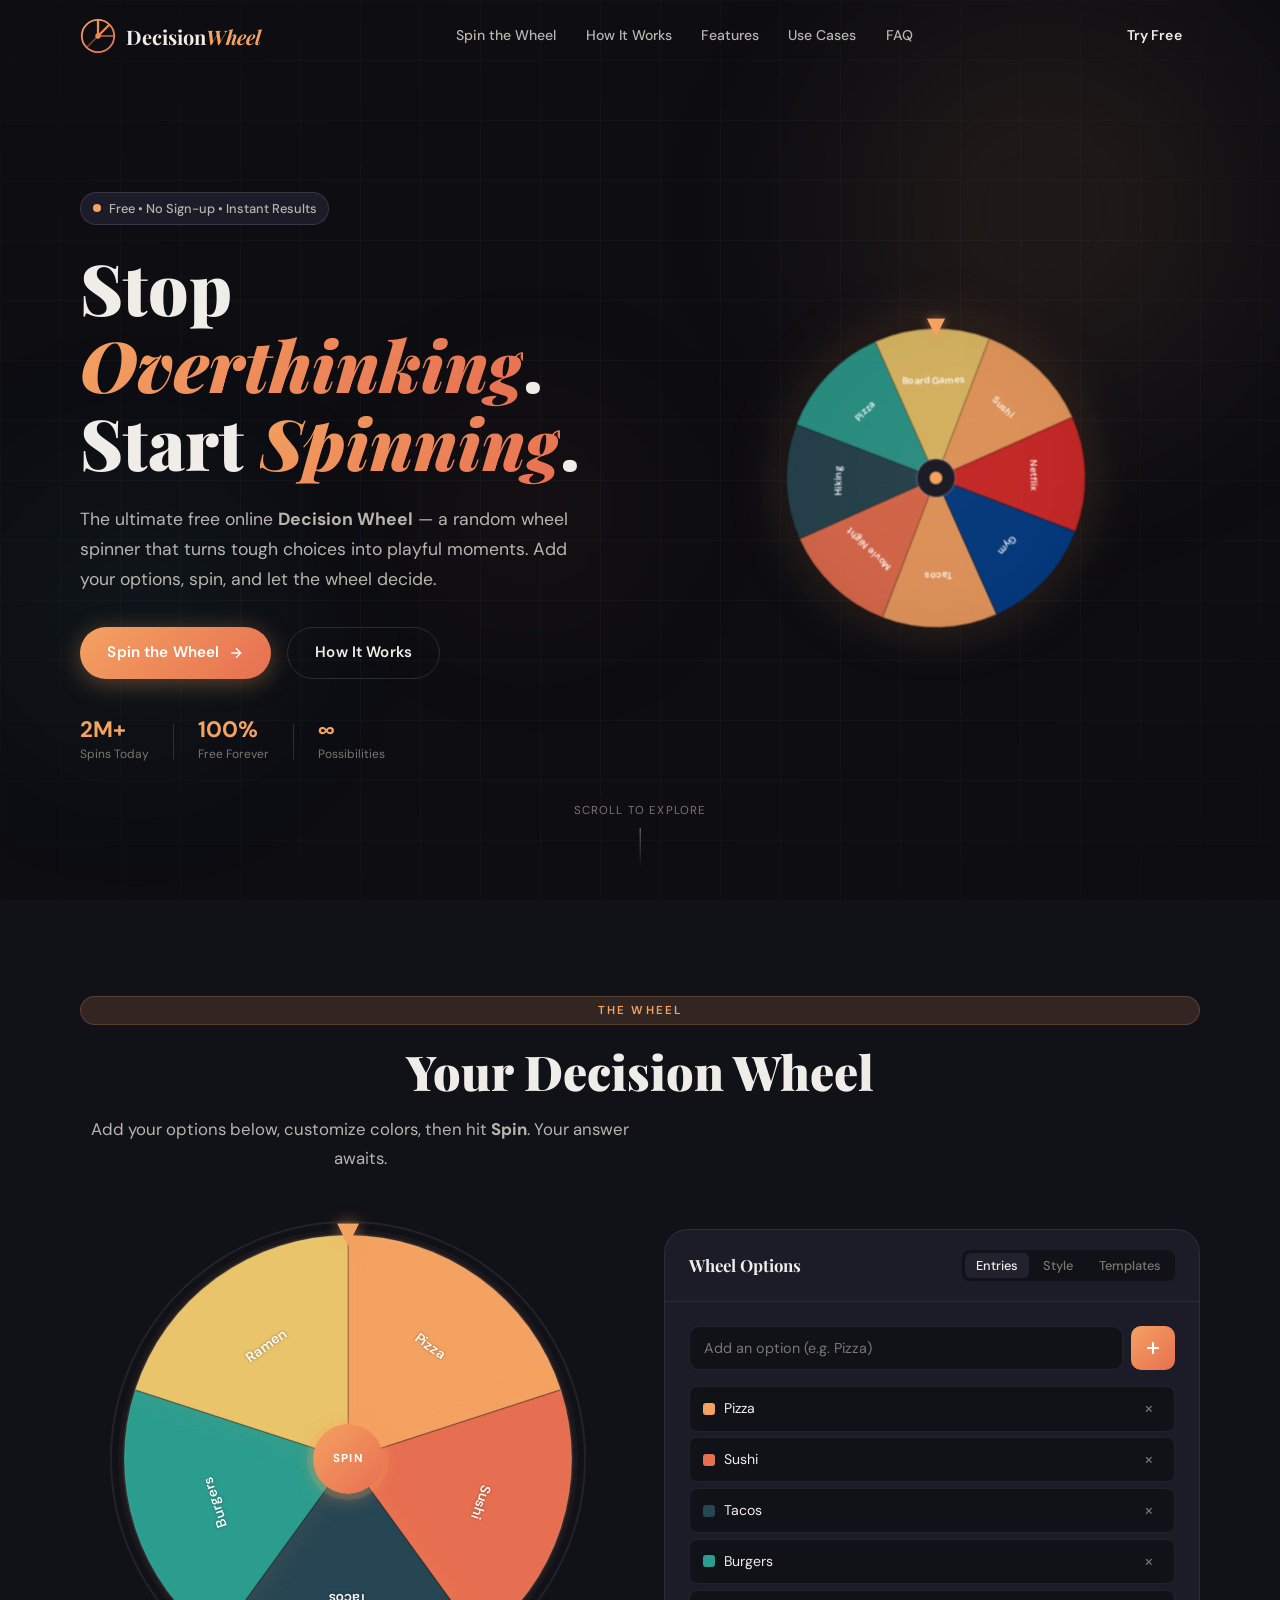
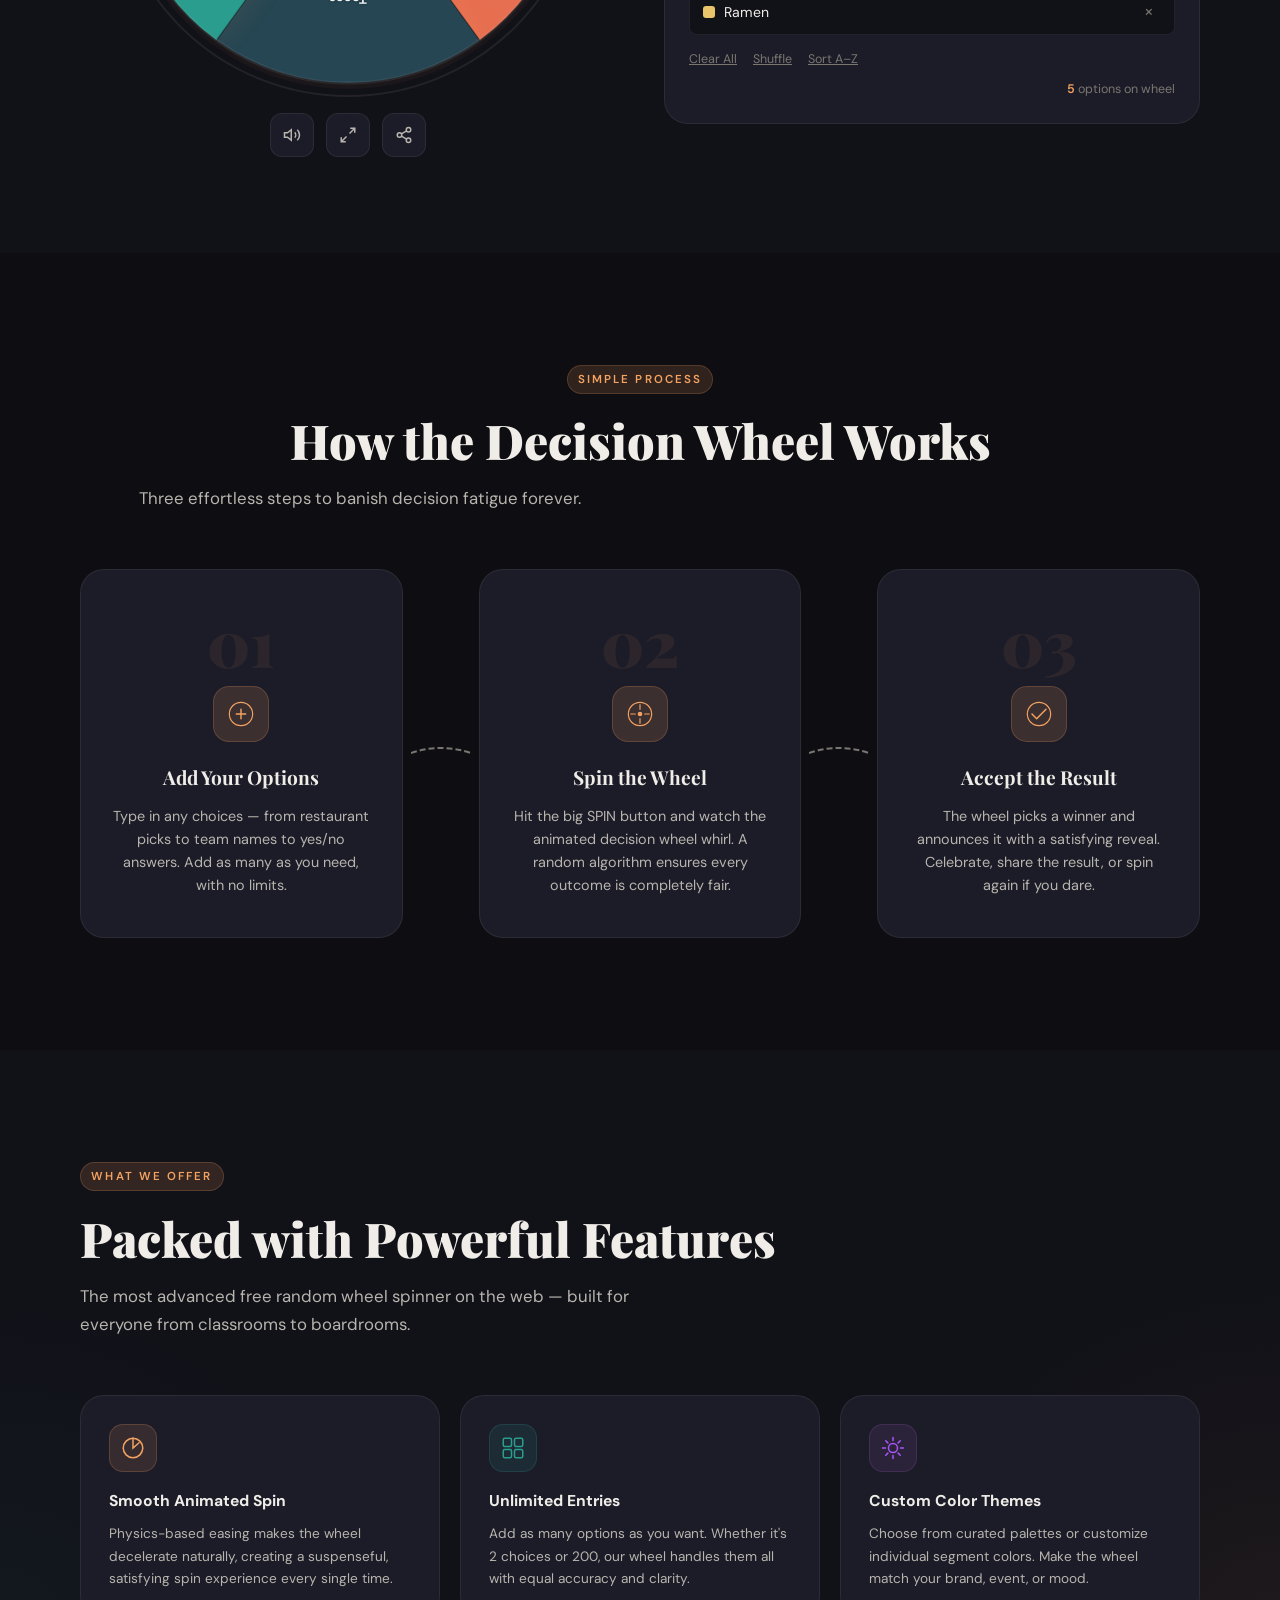
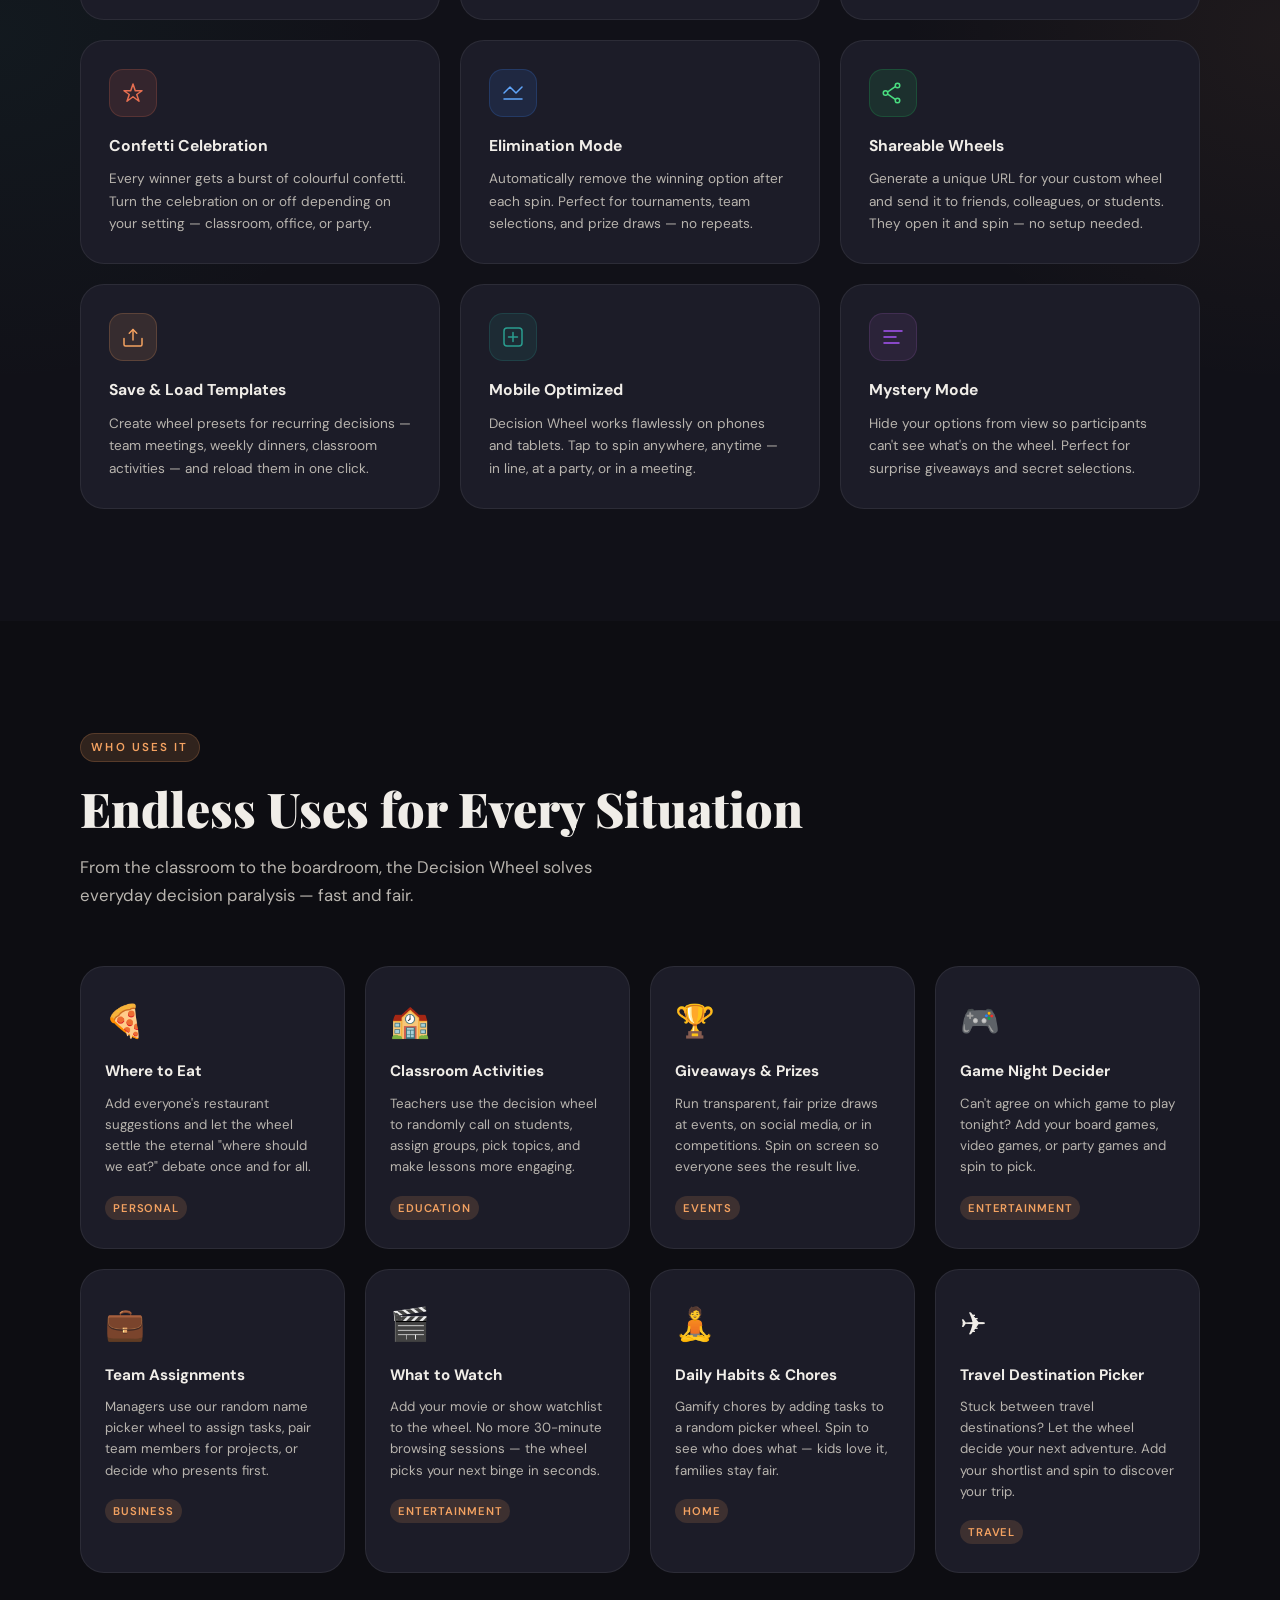
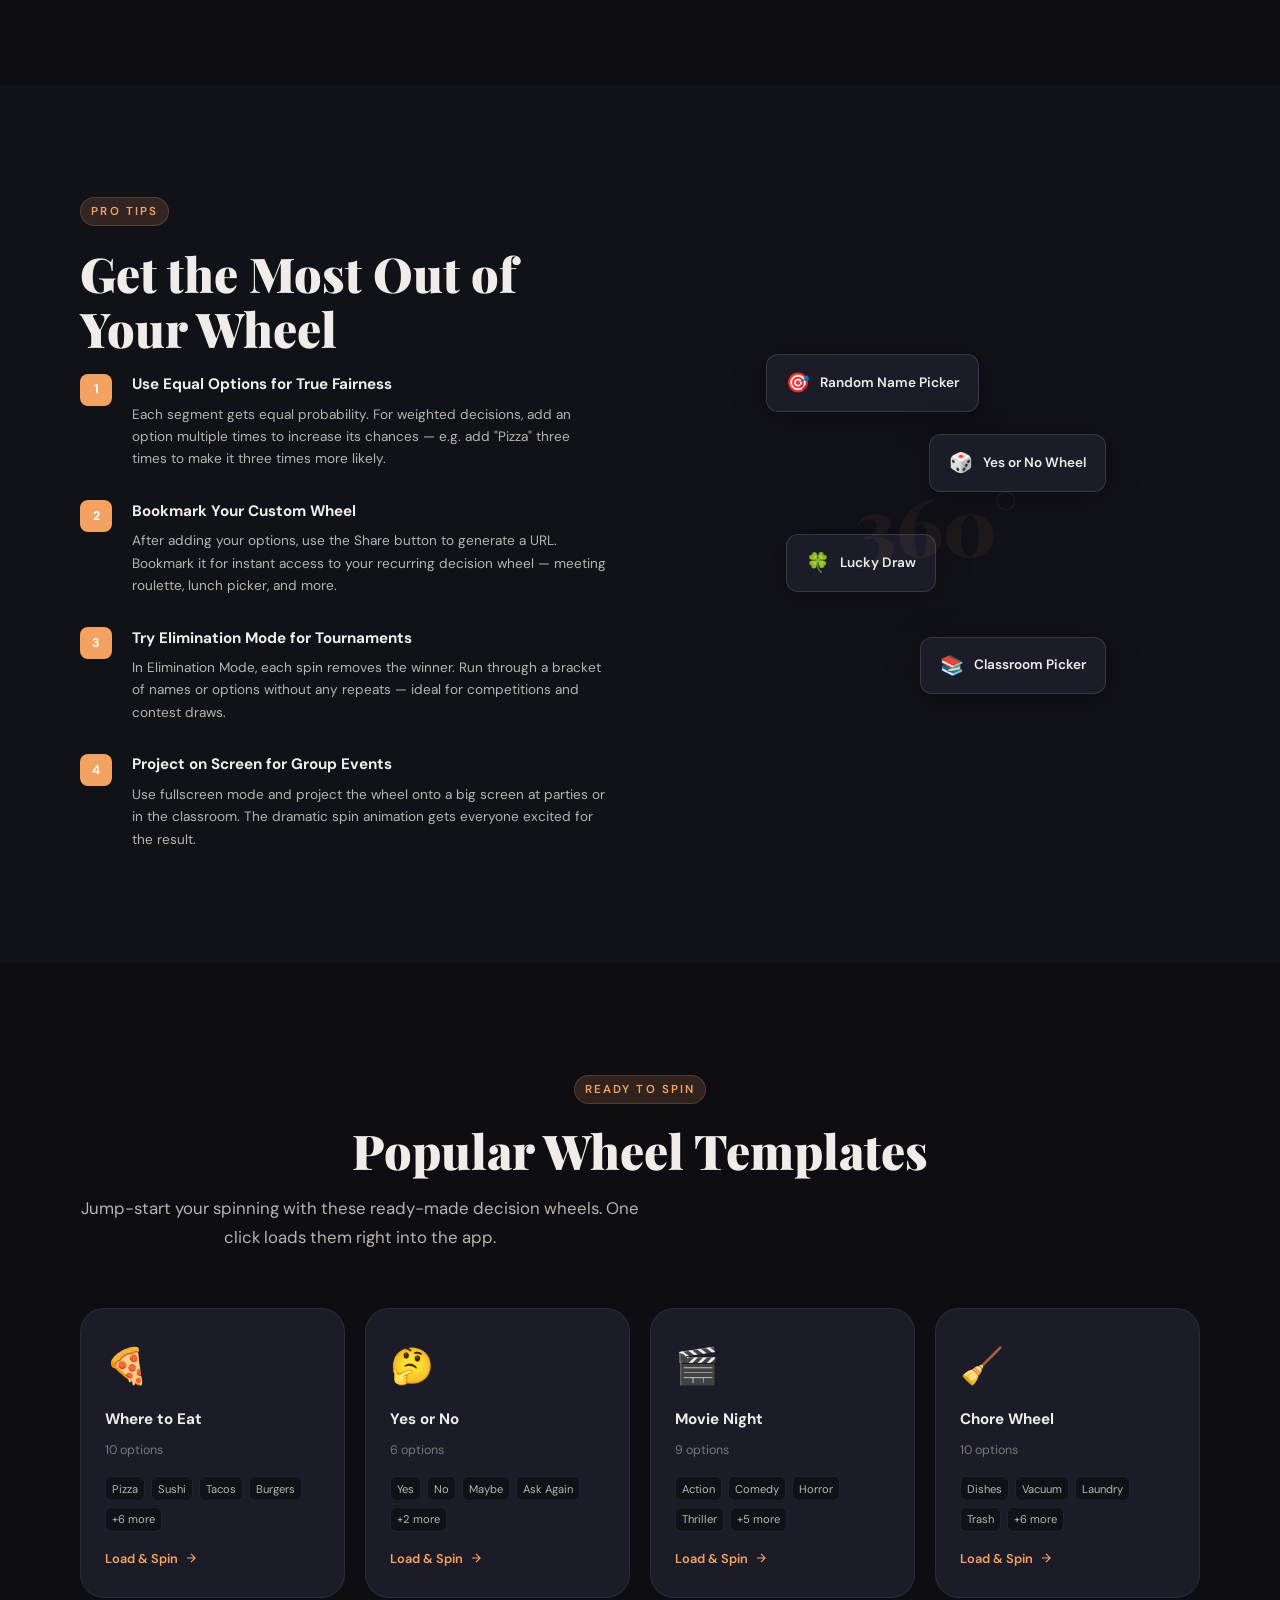
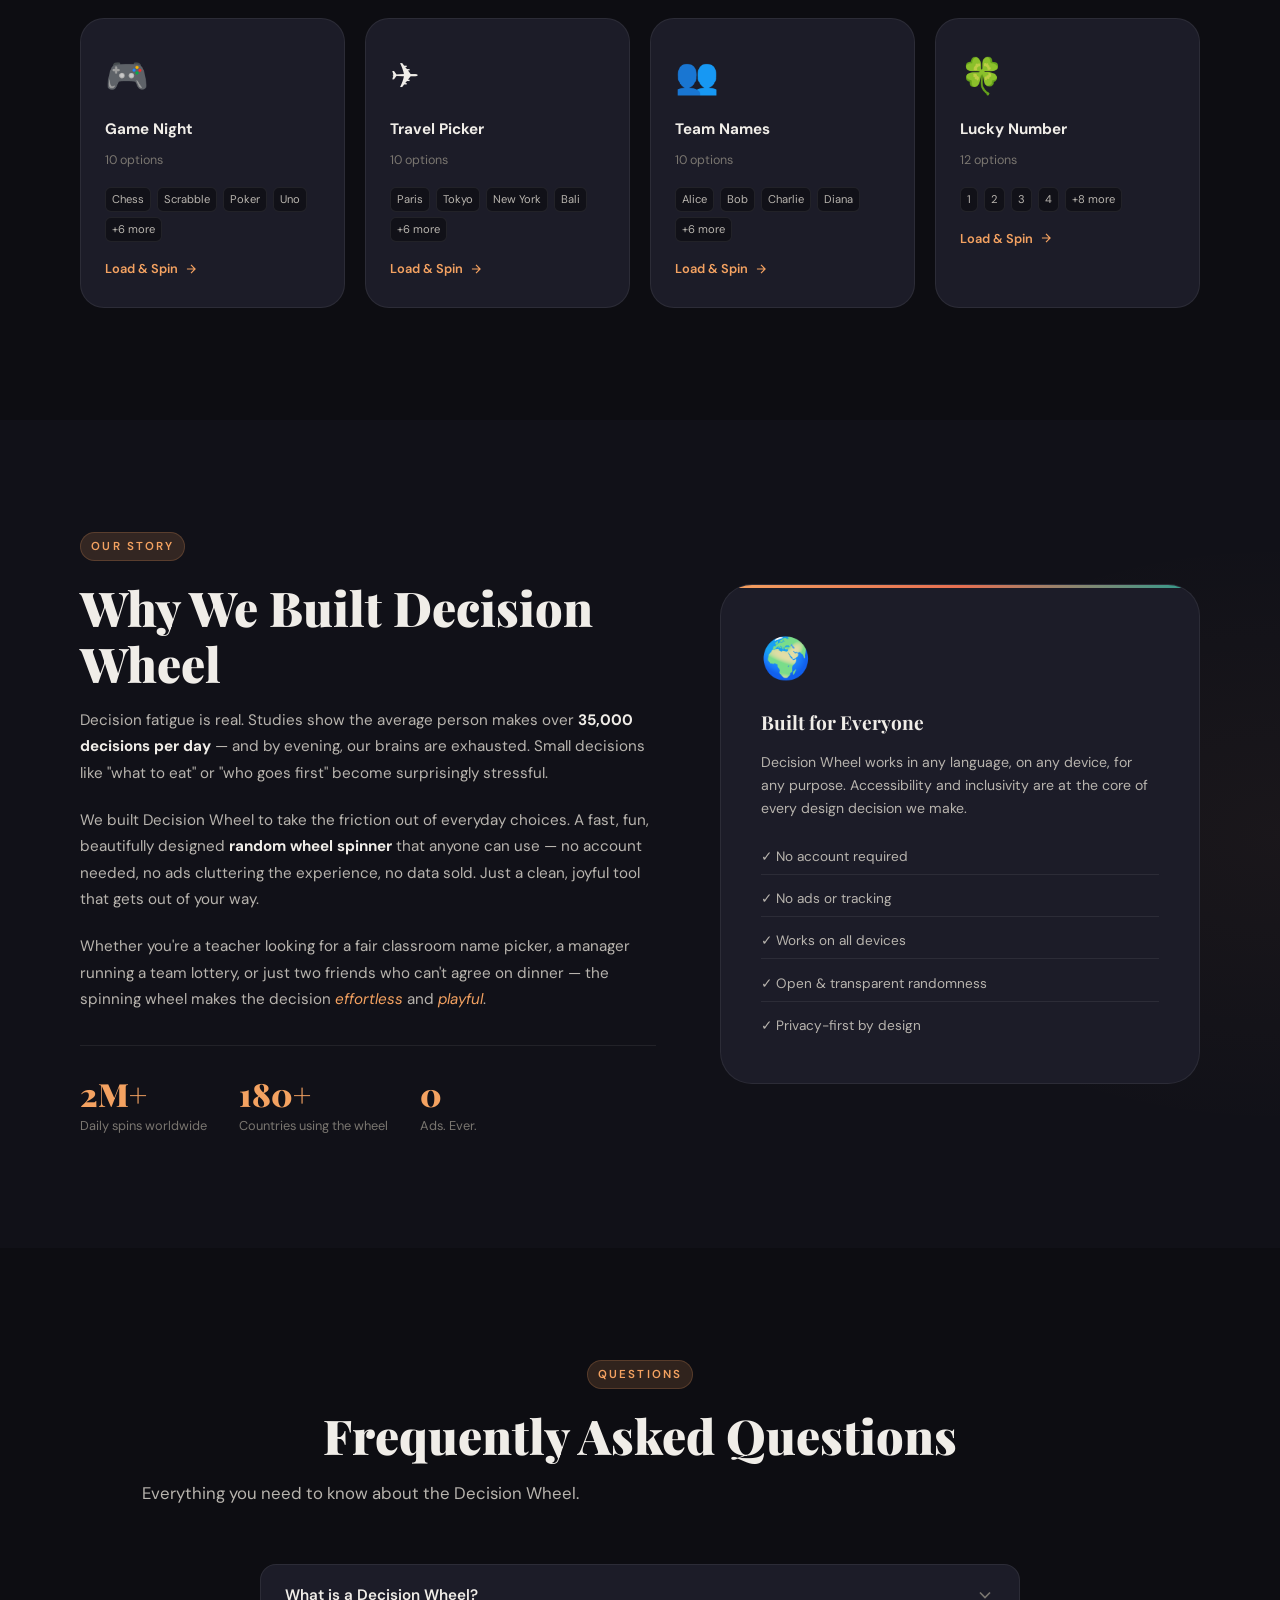
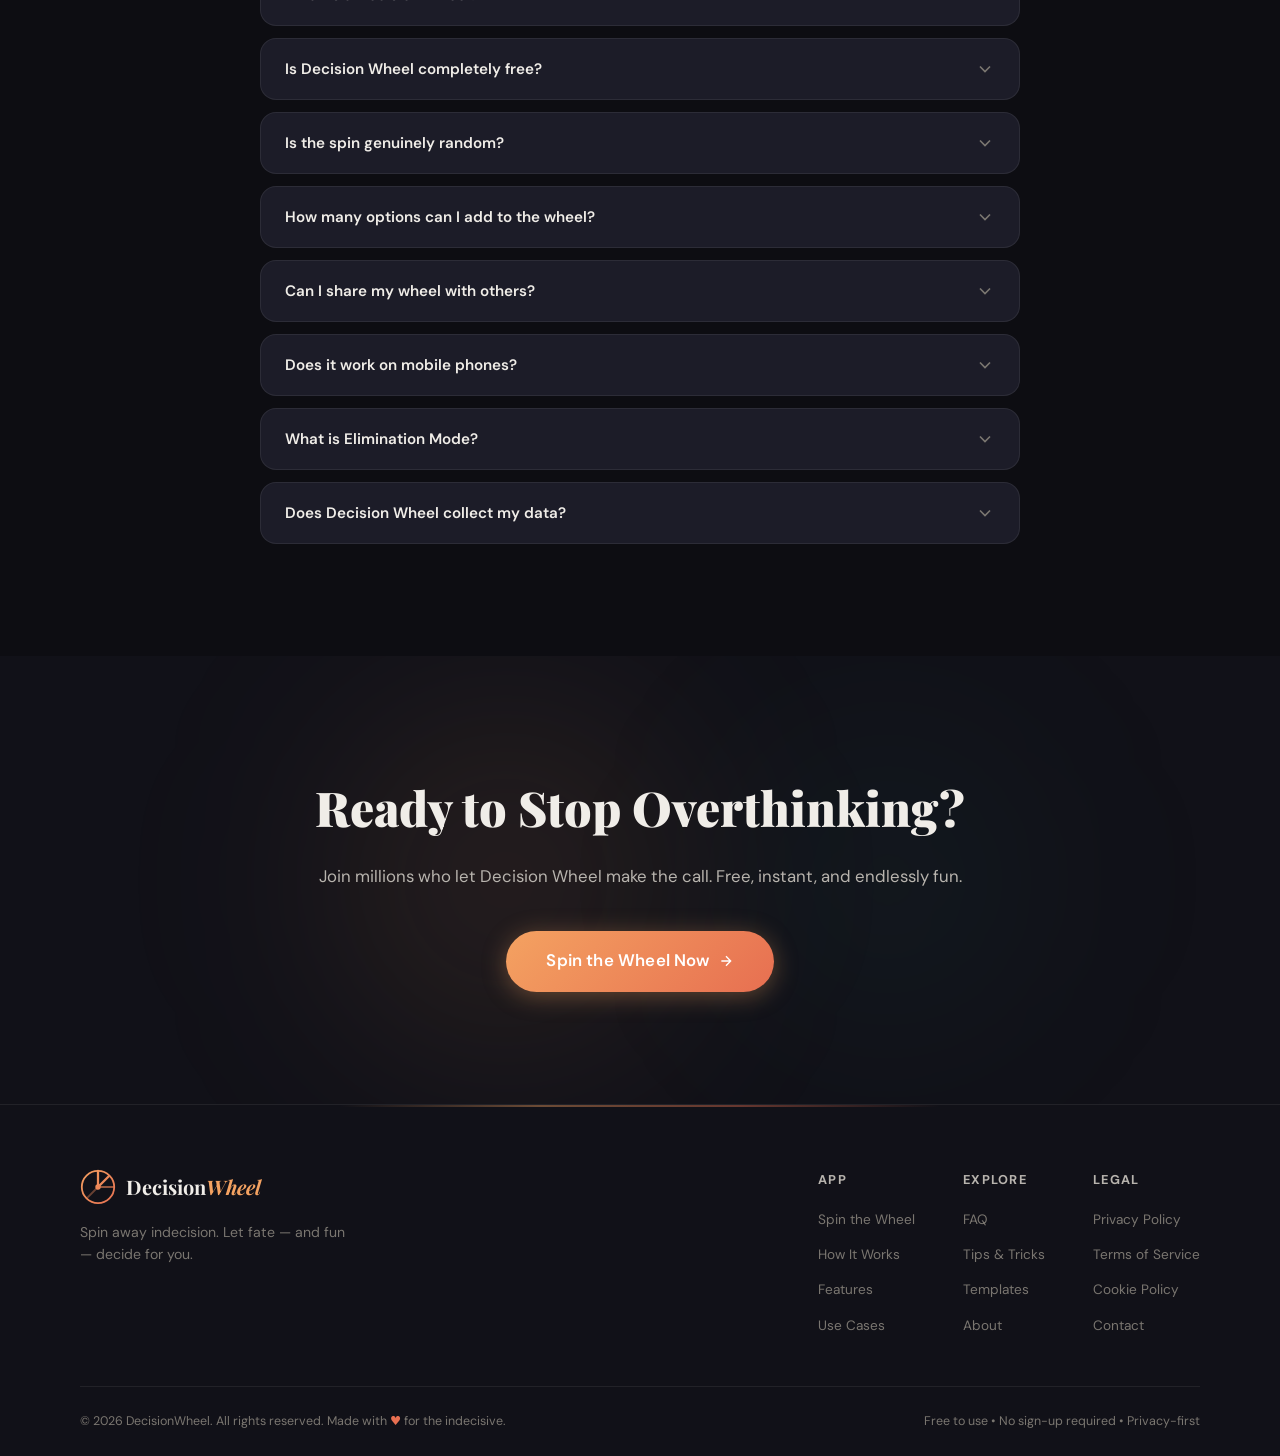
==== commit ca4a5937: "Update index.html" ====
--- a/index.html
+++ b/index.html
@@ -12,6 +12,7 @@
   <meta name="author" content="DecisionWheel"/>
   <meta name="robots" content="index, follow"/>
   <link rel="canonical" href="https://decisionwheel.github.io/"/>
+  <link rel="icon" type="image/png" sizes="32x32" href="/favicon.png">
 
   <!-- Open Graph -->
   <meta property="og:type" content="website"/>
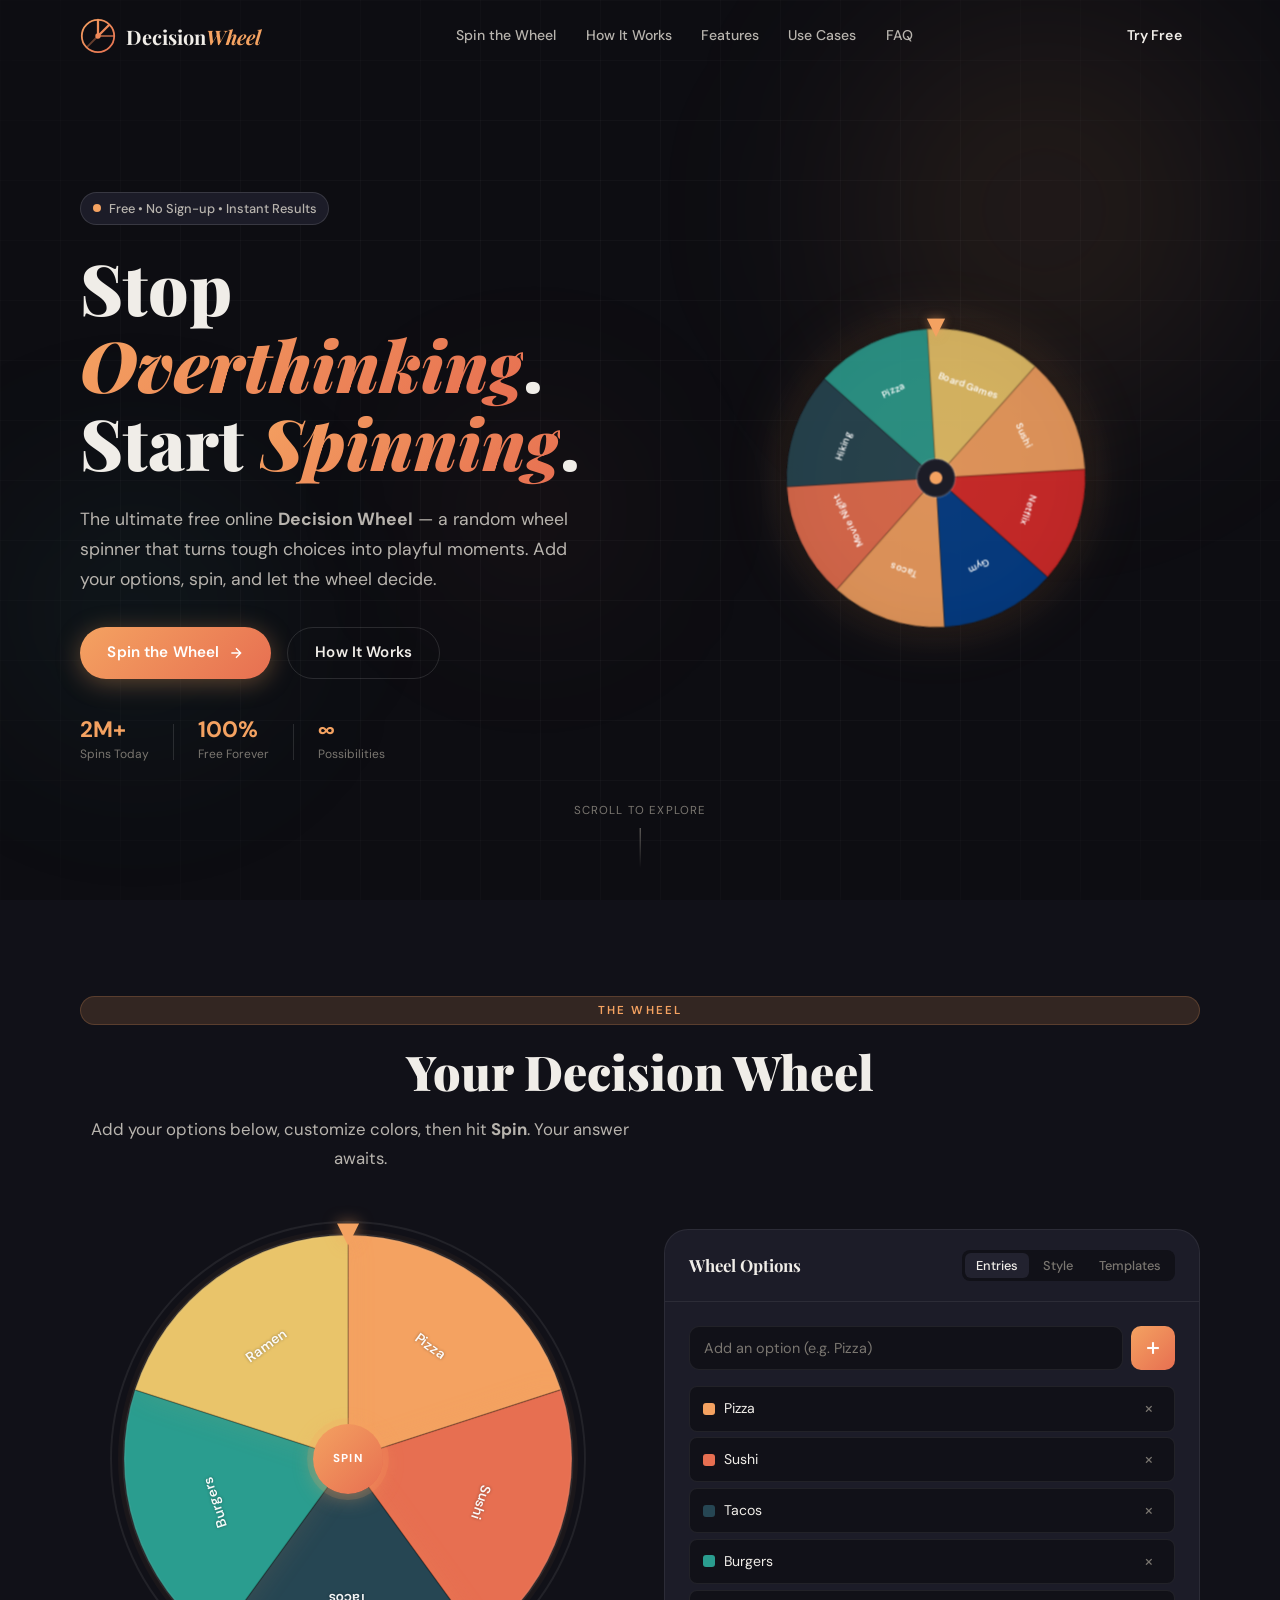
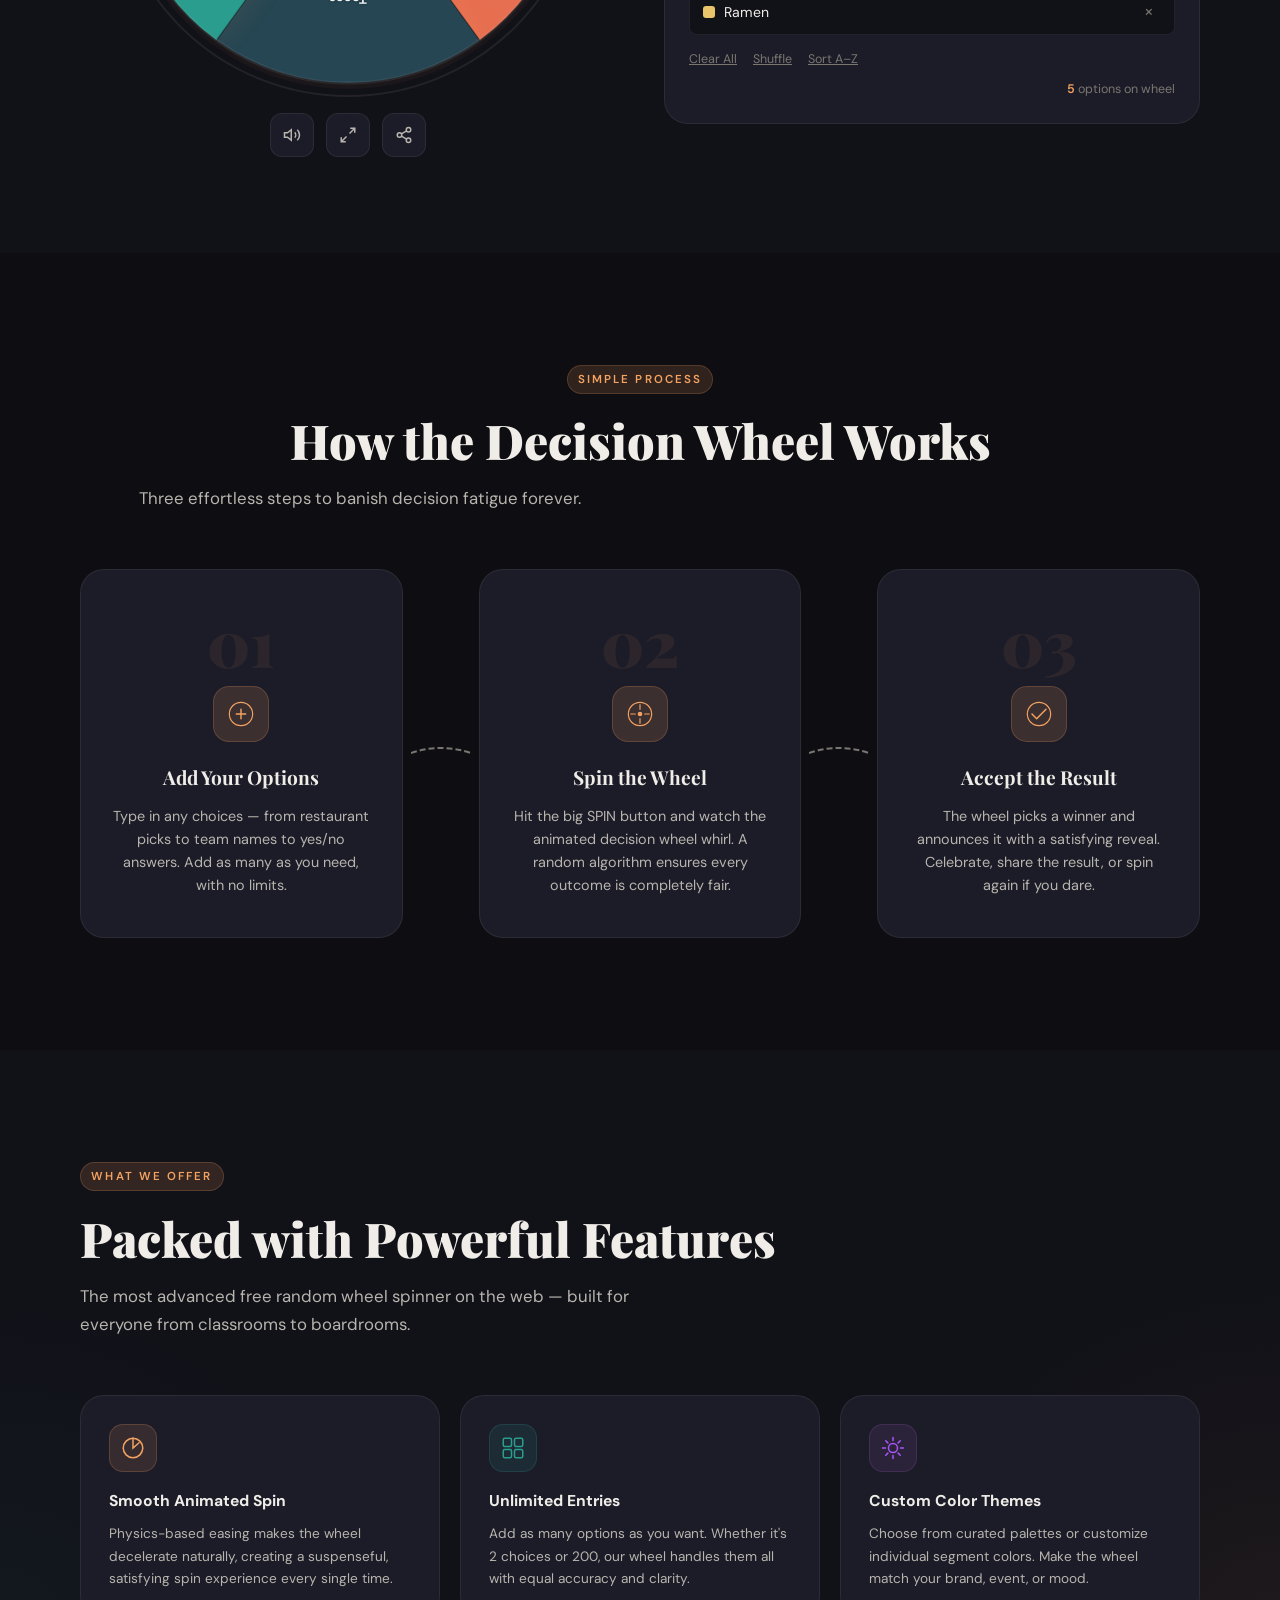
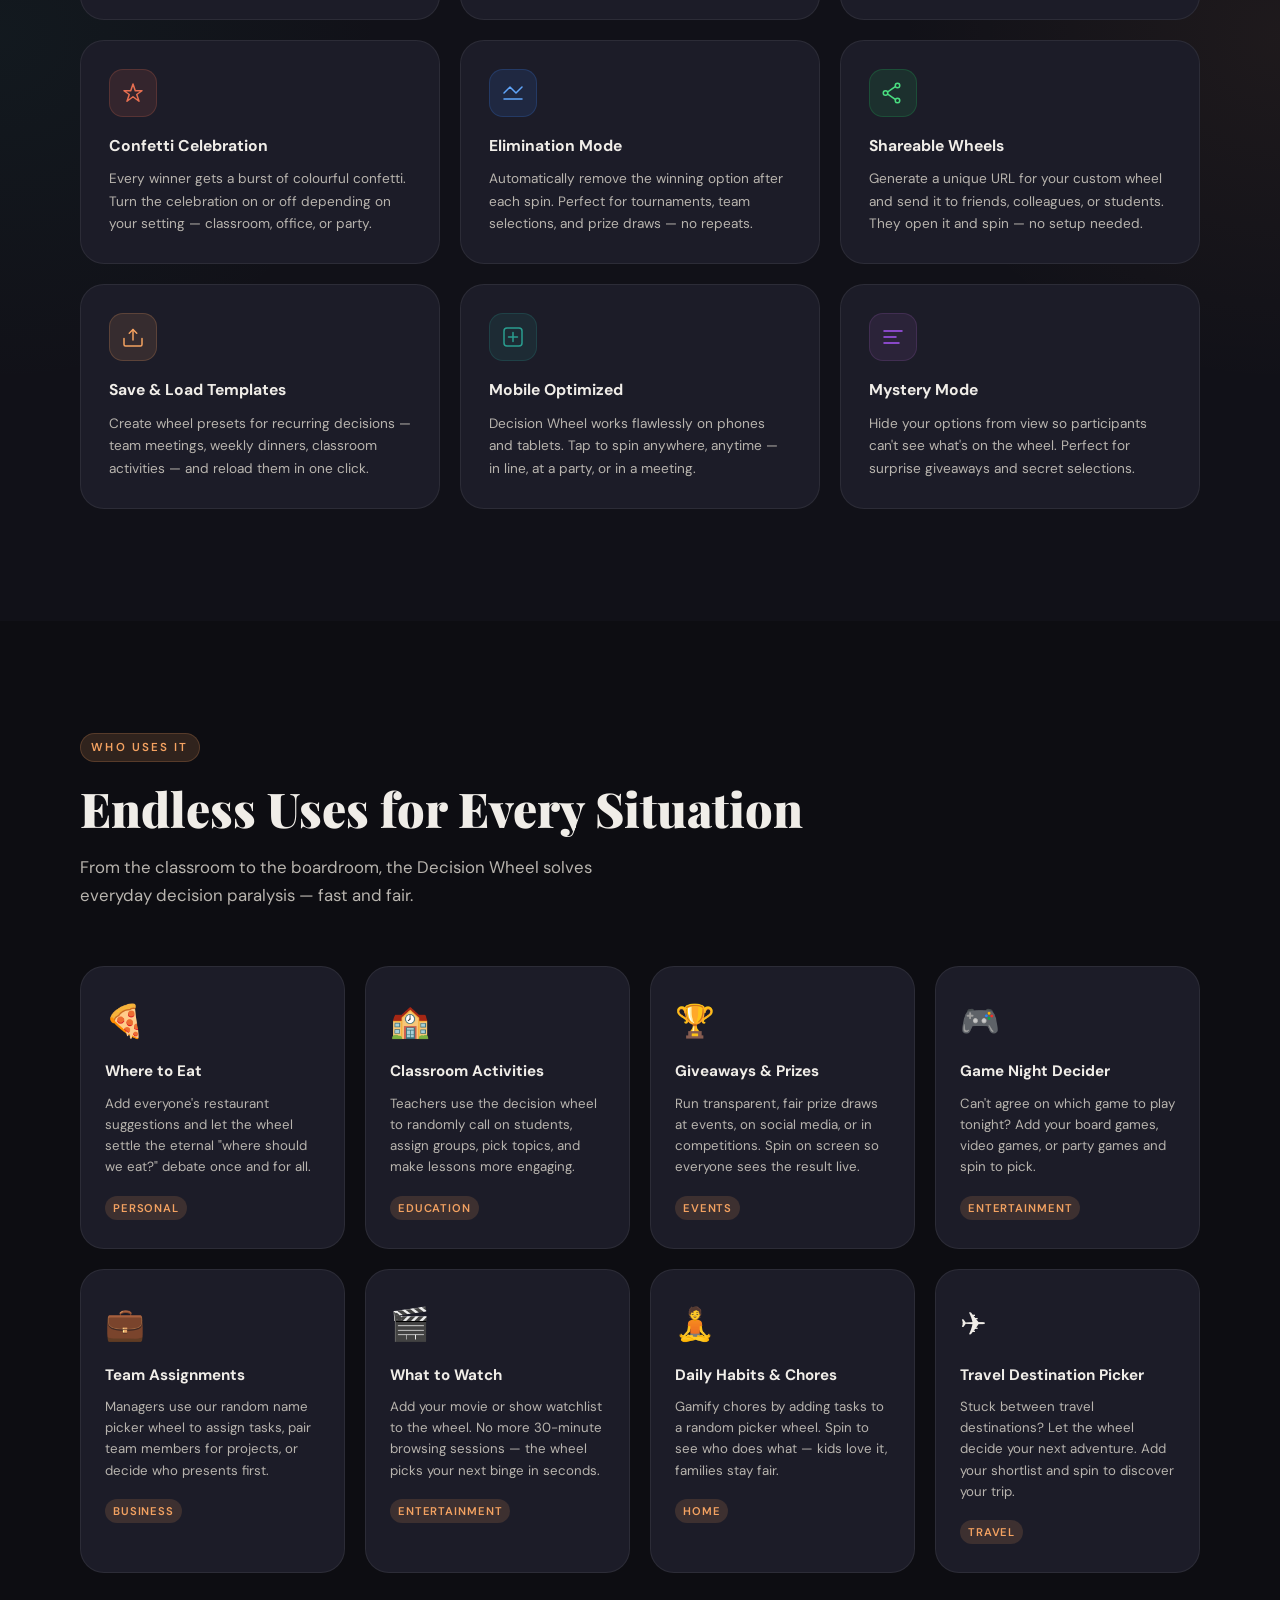
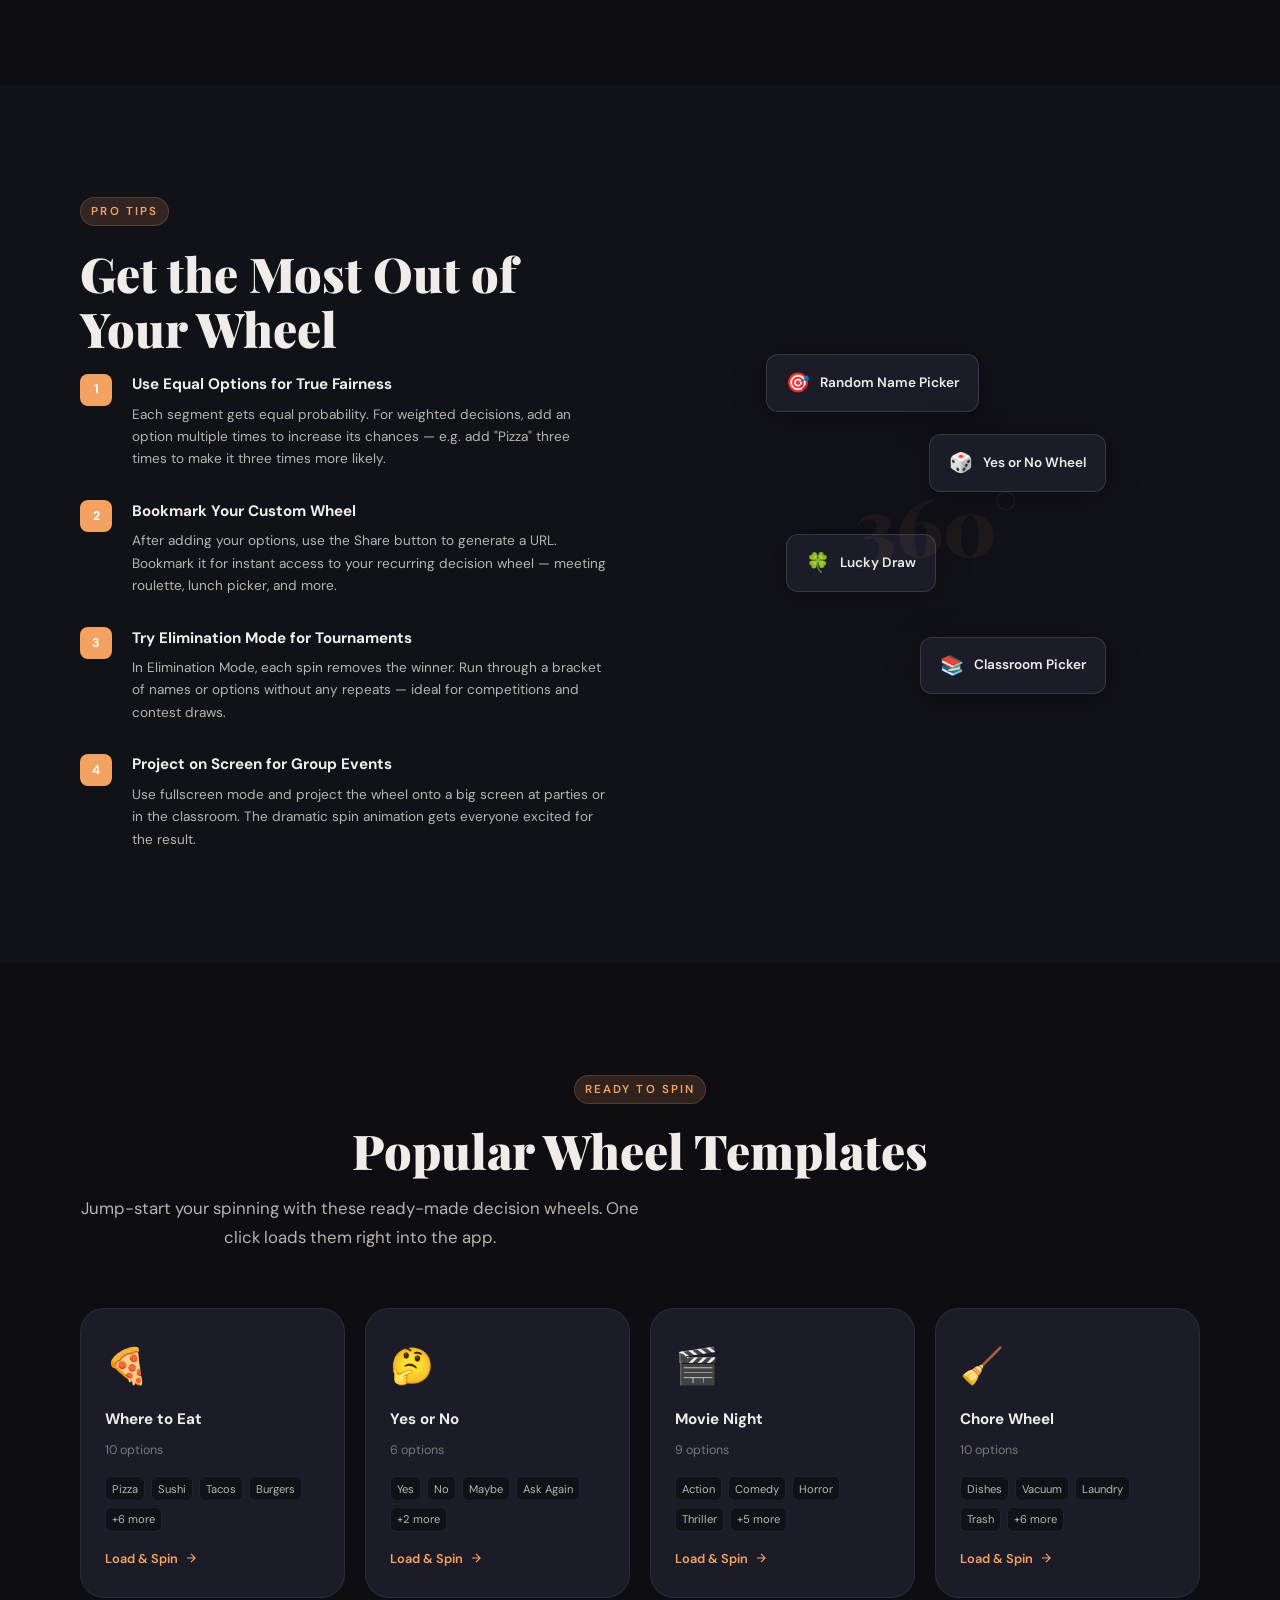
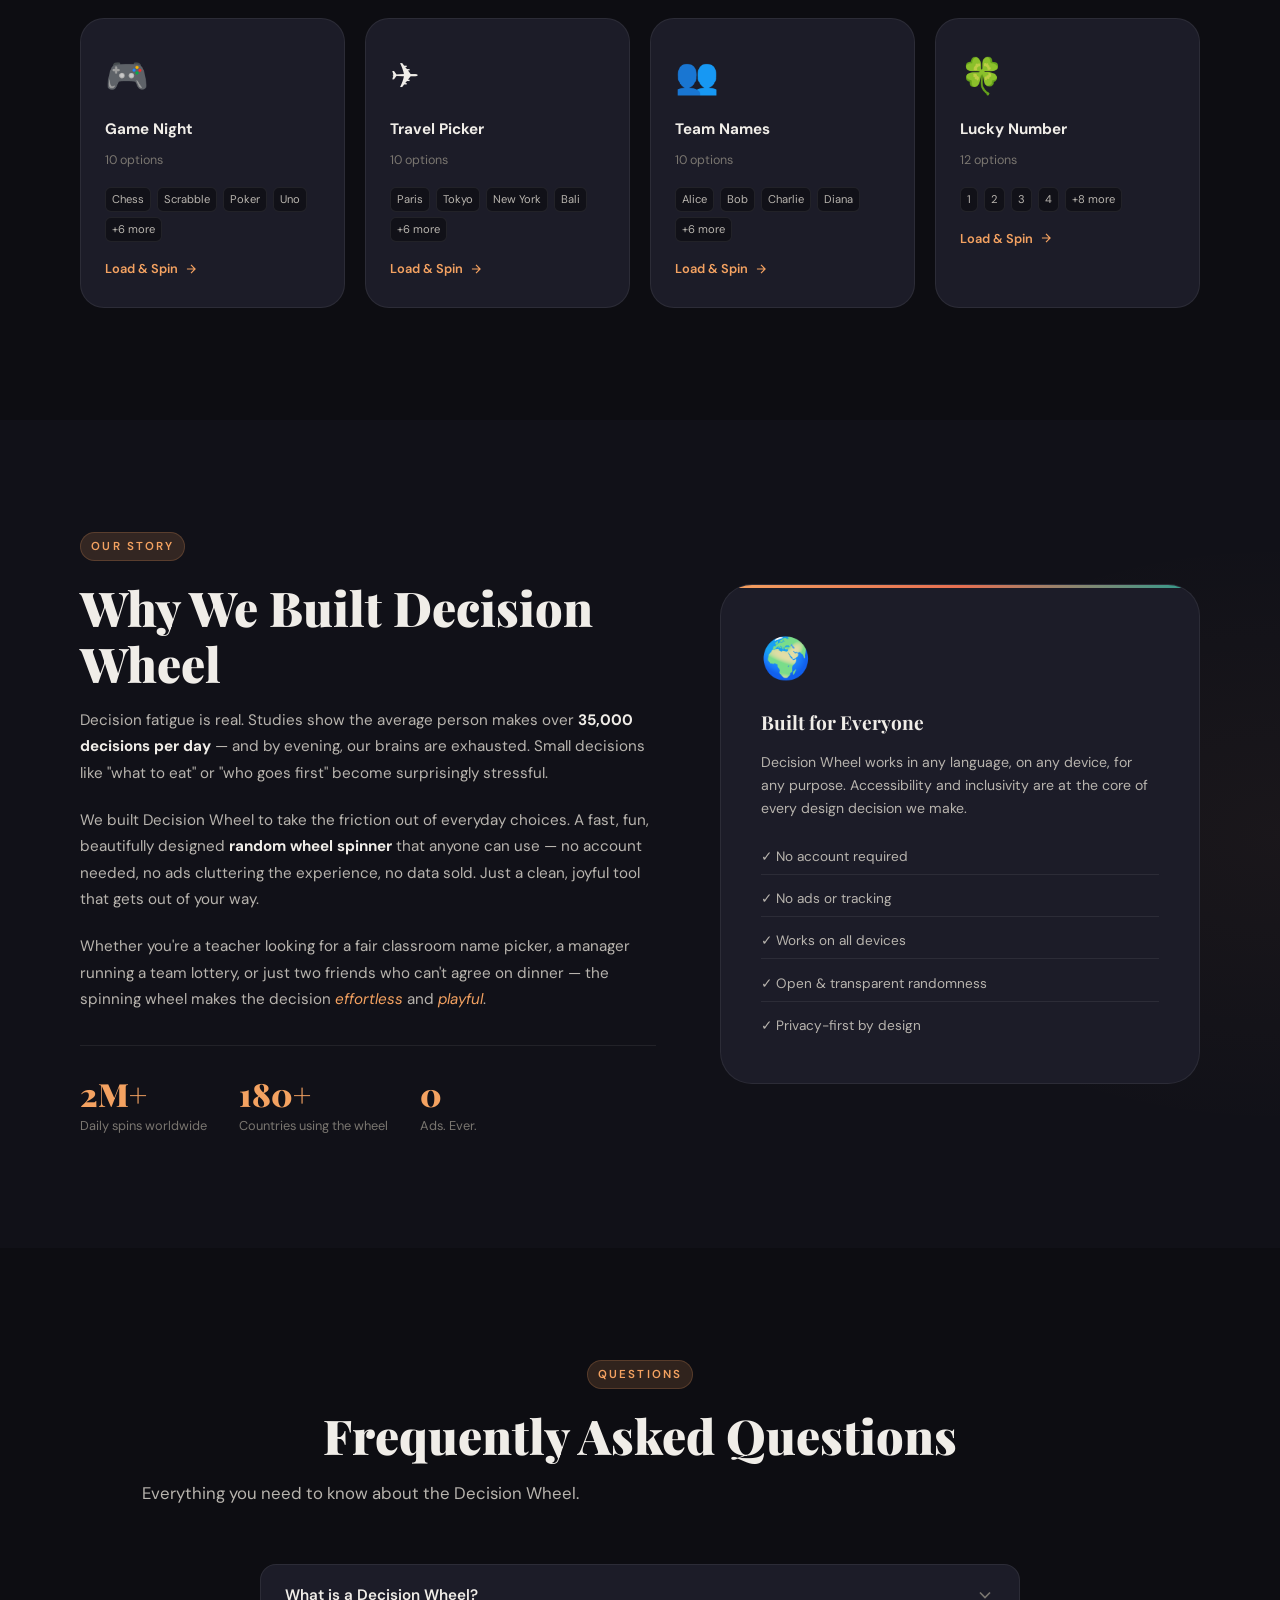
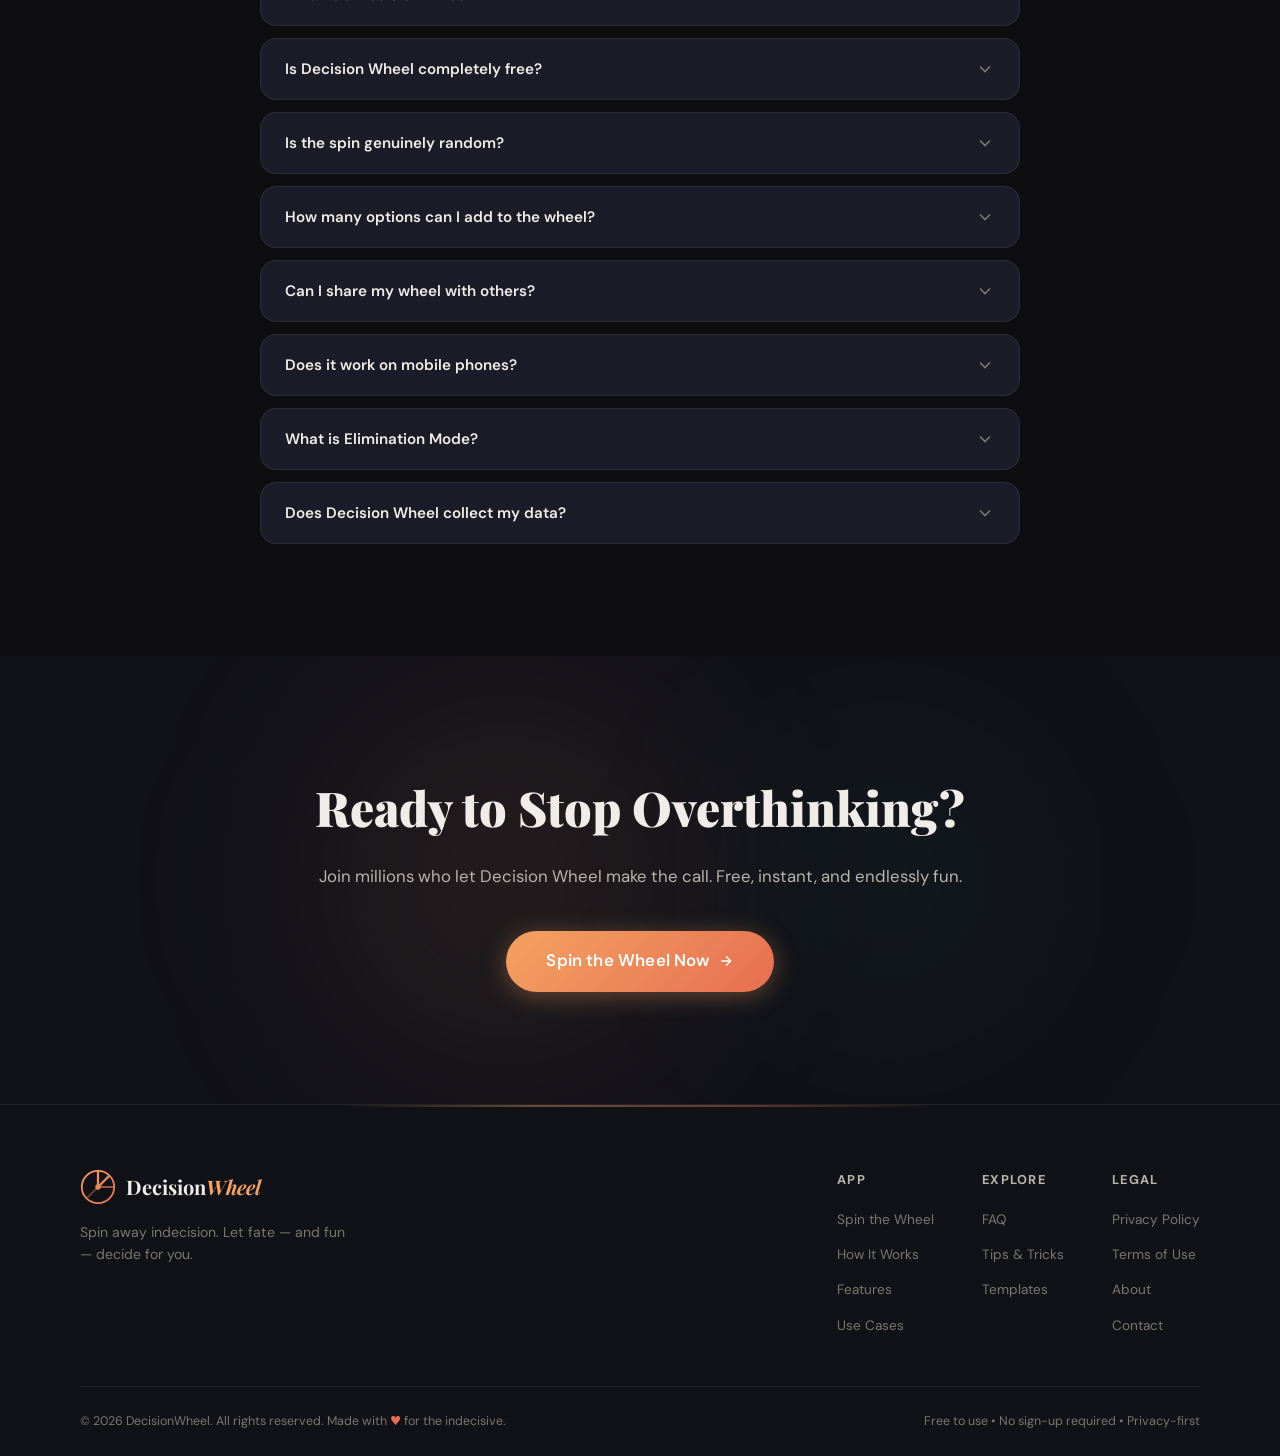
==== commit 66818fc7: "Update index.html" ====
--- a/index.html
+++ b/index.html
@@ -1,6 +1,15 @@
 <!DOCTYPE html>
 <html lang="en">
 <head>
+  <!-- Google tag (gtag.js) -->
+<script async src="https://www.googletagmanager.com/gtag/js?id=G-3WX9VPSZ0J"></script>
+<script>
+  window.dataLayer = window.dataLayer || [];
+  function gtag(){dataLayer.push(arguments);}
+  gtag('js', new Date());
+
+  gtag('config', 'G-3WX9VPSZ0J');
+</script>
   <meta charset="UTF-8"/>
   <meta name="viewport" content="width=device-width, initial-scale=1.0"/>
   <meta name="theme-color" content="#0d0d12"/>
